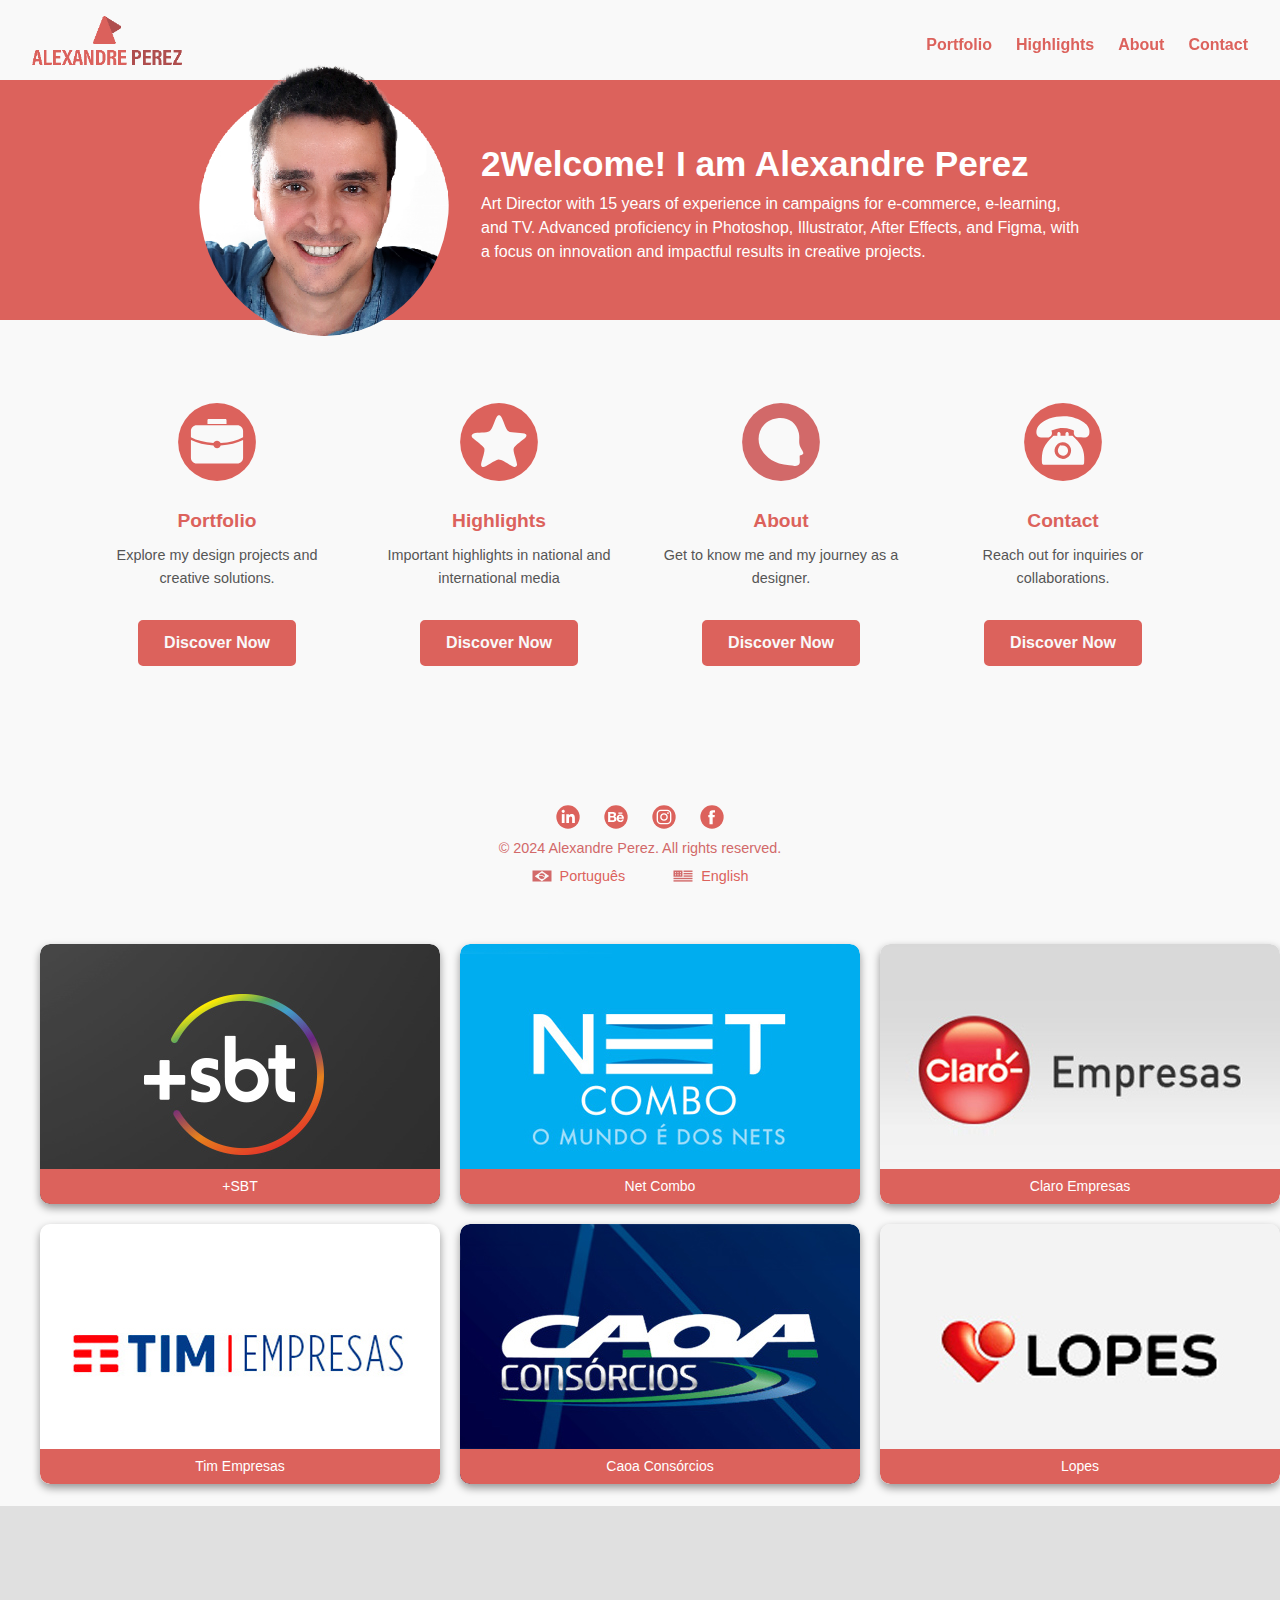
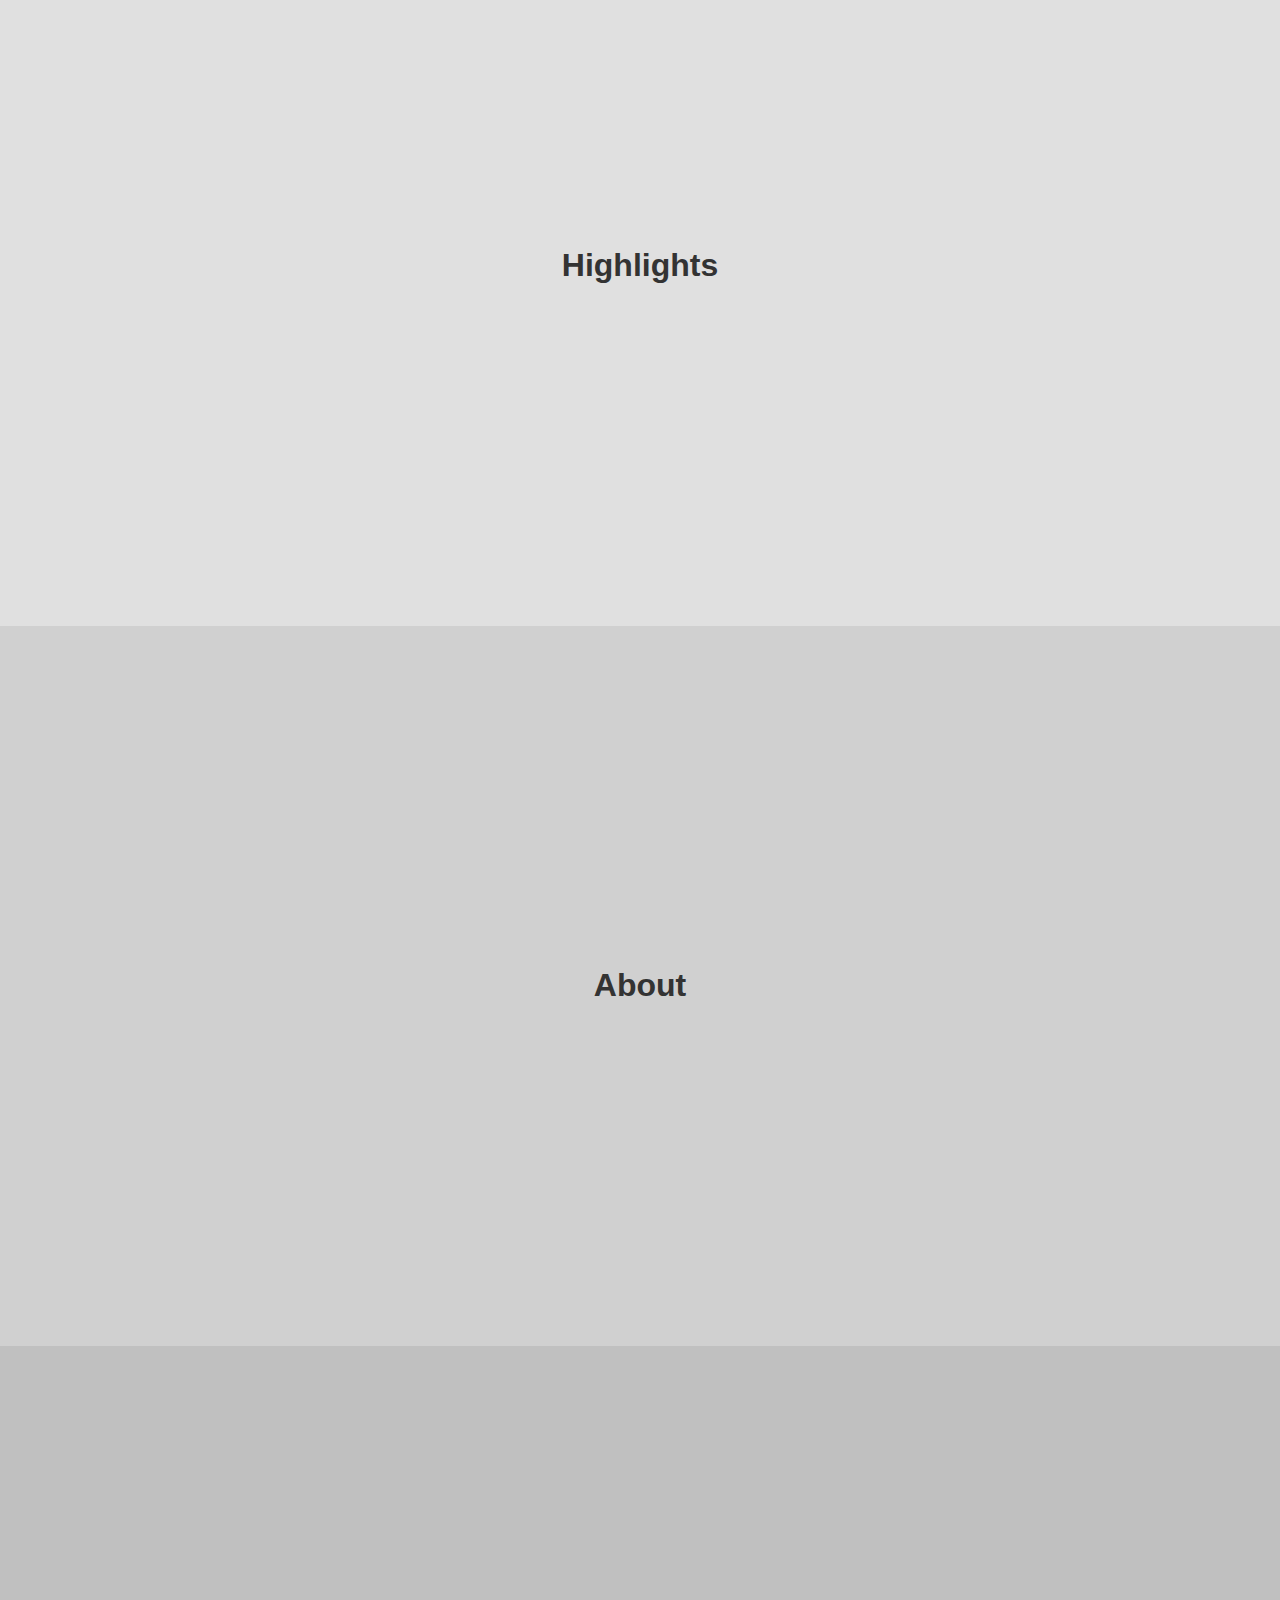
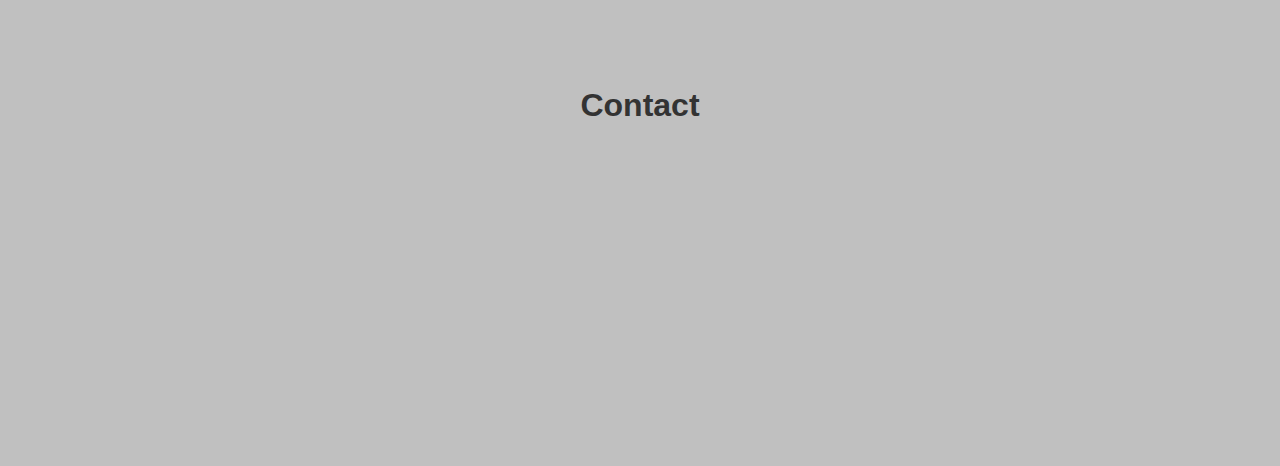
==== index.html @ 449169cb "Add files via upload" ====
<!DOCTYPE html>
<html lang="en">
<head>
  <meta charset="UTF-8">
  <meta name="viewport" content="width=device-width, initial-scale=1.0">
  <title>Alexandre Perez</title>
  <link rel="stylesheet" href="style.css">
  <link rel="stylesheet" href="style-port.css">
</head>
<body>
  <!-- Header -->
<header>
<div class="logo">
  <a href="#home">
    <img src="assets/logo.png" alt="Logo Alexandre Perez">
  </a>
</div>

  <nav class="desktop-nav">
    <ul>
      <li><a href="#portfolio" data-en="Portfolio" data-pt="Portfólio">Portfolio</a></li>
      <li><a href="#highlights" data-en="Highlights" data-pt="Destaques">Highlights</a></li>
      <li><a href="#about" data-en="About" data-pt="Sobre">About</a></li>
      <li><a href="#contact" data-en="Contact" data-pt="Contato">Contact</a></li>
    </ul>
  </nav>
  <button class="hamburger" onclick="toggleMenu()">☰</button>
  <nav id="mobile-menu" class="hidden">
    <ul>
      <li><a href="#portfolio" data-en="Portfolio" data-pt="Portfólio">Portfolio</a></li>
      <li><a href="#highlights" data-en="Highlights" data-pt="Destaques">Highlights</a></li>
      <li><a href="#about" data-en="About" data-pt="Sobre">About</a></li>
      <li><a href="#contact" data-en="Contact" data-pt="Contato">Contact</a></li>
    </ul>
  </nav>
</header>



  <!-- Hero Section -->
  <section id="home" class="hero">
    <div class="hero-content">
      <img src="assets/foto.png" alt="Alexandre Perez" class="profile-photo">
      <div class="intro-text">
        <h1 data-en="2Welcome! I am Alexandre Perez" data-pt="Bem-vindo! Eu sou Alexandre Perez">Welcome!</h1>
        <p data-en="Art Director with 15 years of experience in campaigns for e-commerce, e-learning, and TV. Advanced proficiency in Photoshop, Illustrator, After Effects, and Figma, with a focus on innovation and impactful results in creative projects."
           data-pt="Diretor de Arte com 15 anos de experiência em campanhas para e-commerce, e-learning e TV. Experiência avançada em Photoshop, Illustrator, After Effects e Figma, com foco em inovação e resultados impactantes em projetos criativos.">
          Throughout my 15-year journey as a Designer...
        </p>
      </div>
    </div>
  </section>

  <!-- Section Services Desk-->
<section class="services">
  <div class="service">
    <img src="assets/portfolio.svg" alt="Portfolio Icon">
    <h3 data-en="Portfolio" data-pt="Portfólio">Portfolio</h3>
    <p data-en="Explore my design projects and creative solutions."
       data-pt="Explore meus projetos de design e soluções criativas.">
       Explore my design projects...
    </p>
    <a href="#portfolio" class="btn" data-en="Discover Now" data-pt="Descubra Agora">Discover Now</a>
  </div>
  <div class="service">
    <img src="assets/highlights.svg" alt="Highlights Icon">
    <h3 data-en="Highlights" data-pt="Destaques">Highlights</h3>
    <p data-en="Important highlights in national and international media"
       data-pt="Destaques importantes em mídias nacionais e internacionais">
       Discover key achievements...
    </p>
    <a href="#highlights" class="btn" data-en="Discover Now" data-pt="Descubra Agora">Discover Now</a>
  </div>
  <div class="service">
    <img src="assets/about.svg" alt="About Icon">
    <h3 data-en="About" data-pt="Sobre">About</h3>
    <p data-en="Get to know me and my journey as a designer."
       data-pt="Conheça mais sobre mim e minha trajetória como designer.">
       Get to know me...
    </p>
    <a href="#about" class="btn" data-en="Discover Now" data-pt="Descubra Agora">Discover Now</a>
  </div>
  <div class="service">
    <img src="assets/contact.svg" alt="Contact Icon">
    <h3 data-en="Contact" data-pt="Contato">Contact</h3>
    <p data-en="Reach out for inquiries or collaborations."
       data-pt="Entre em contato para dúvidas ou colaborações.">
       Reach out for inquiries...
    </p>
    <a href="#contact" class="btn" data-en="Discover Now" data-pt="Descubra Agora">Discover Now</a>
  </div>
</section>

  <!-- Section Services Mobile-->
<section class="services-slider">
  <button class="arrow arrow-left hidden" id="arrow-left">❮</button>
  <div class="services-slider-container">
    <div class="service">
      <img src="assets/portfolio.svg" alt="Portfolio Icon">
      <h3 data-en="Portfolio" data-pt="Portfólio">Portfolio</h3>
      <p data-en="Explore my design projects and creative solutions."
         data-pt="Explore meus projetos de design e soluções criativas.">
        Explore my design projects...
      </p>
      <a href="#portfolio" class="btn" data-en="Discover Now" data-pt="Descubra Agora">Discover Now</a>
    </div>
    <div class="service">
      <img src="assets/highlights.svg" alt="Highlights Icon">
      <h3 data-en="Highlights" data-pt="Destaques">Highlights</h3>
      <p data-en="Discover key achievements and impactful work."
         data-pt="Descubra realizações importantes e trabalhos impactantes.">
        Discover key achievements...
      </p>
      <a href="#highlights" class="btn" data-en="Discover Now" data-pt="Descubra Agora">Discover Now</a>
    </div>
    <div class="service">
      <img src="assets/about.svg" alt="About Icon">
      <h3 data-en="About" data-pt="Sobre">About</h3>
      <p data-en="Get to know me and my journey as a designer."
         data-pt="Conheça mais sobre mim e minha trajetória como designer.">
        Get to know me...
      </p>
      <a href="#about" class="btn" data-en="Discover Now" data-pt="Descubra Agora">Discover Now</a>
    </div>
    <div class="service">
      <img src="assets/contact.svg" alt="Contact Icon">
      <h3 data-en="Contact" data-pt="Contato">Contact</h3>
      <p data-en="Reach out for inquiries or collaborations."
         data-pt="Entre em contato para dúvidas ou colaborações.">
        Reach out for inquiries...
      </p>
      <a href="#contact" class="btn" data-en="Discover Now" data-pt="Descubra Agora">Discover Now</a>
    </div>
  </div>
  <button class="arrow arrow-right" id="arrow-right">❯</button>
</section>

<!-- Portfolio Page -->
<div class="portfolio-wrapper">
  <section id="portfolio" class="scroll-section-port">
    <div class="tabs">
      <button id="webTab" class="active" onclick="showSection('web')">Web</button>
      <button id="videosTab" onclick="showSection('videos')">Motion</button>
      <button id="graphicTab" onclick="showSection('graphic')">Graphic</button>
      <button id="brandingTab" onclick="showSection('branding')">Branding</button>
      <button id="emktTab" onclick="showSection('emkt')">E-Mail Marketing</button>
      <button id="bannerTab" onclick="showSection('banner')">Banner</button>
    </div>

    <div id="web" class="portfolio show">
      <div class="thumb project-with-multiple-images" onclick="openPopup(1)">
        <img src="portfolio/00-th-sbt.jpg" alt="Net Combo">
        <span class="thumb-title">+SBT</span>
      </div>  
      <div class="thumb project-with-multiple-images" onclick="openPopup(2)">
        <img src="portfolio/01-th-net.jpg" alt="Net Combo">
        <span class="thumb-title">Net Combo</span>
      </div>
      <div class="thumb" onclick="openPopup(3)">
        <img src="portfolio/02-th-claro.jpg" alt="Claro Empresas">
        <span class="thumb-title">Claro Empresas</span>
      </div>
      <div class="thumb" onclick="openPopup(4)">
        <img src="portfolio/03-th-tim.jpg" alt="Tim Empresas">
        <span class="thumb-title">Tim Empresas</span>
      </div>
      <div class="thumb" onclick="openPopup(5)">
        <img src="portfolio/04-th-caoa.jpg" alt="Caoa Consórcios">
        <span class="thumb-title">Caoa Consórcios</span>
      </div>
      <div class="thumb" onclick="openPopup(6)">
        <img src="portfolio/05-th-lopes.jpg" alt="Thumb 5">
        <span class="thumb-title">Lopes</span>
      </div>
    </div>

    <div id="videos" class="portfolio">
      <div class="thumb" onclick="openPopup(7)"><img src="assets/p1.jpg" alt="Thumb 1"><span class="thumb-title">Vídeo 1</span></div>
      <div class="thumb" onclick="openPopup(8)"><img src="assets/p2.jpg" alt="Thumb 2"><span class="thumb-title">Vídeo 2</span></div>
      <div class="thumb" onclick="openPopup(9)"><img src="assets/p3.jpg" alt="Thumb 3"><span class="thumb-title">Vídeo 3</span></div>
      <div class="thumb" onclick="openPopup(10)"><img src="assets/p4.jpg" alt="Thumb 4"><span class="thumb-title">Vídeo 4</span></div>
      <div class="thumb" onclick="openPopup(11)"><img src="assets/p5.jpg" alt="Thumb 5"><span class="thumb-title">Vídeo 5</span></div>
      <div class="thumb" onclick="openPopup(12)"><img src="assets/p6.jpg" alt="Thumb 6"><span class="thumb-title">Vídeo 6</span></div>
    </div>

    <div id="graphic" class="portfolio">
      <div class="thumb" onclick="openPopup(13)"><img src="assets/p1.jpg" alt="Thumb 1"><span class="thumb-title">Graphic 1</span></div>
      <div class="thumb" onclick="openPopup(14)"><img src="assets/p2.jpg" alt="Thumb 2"><span class="thumb-title">Graphic 2</span></div>
      <div class="thumb" onclick="openPopup(15)"><img src="assets/p3.jpg" alt="Thumb 3"><span class="thumb-title">Graphic 3</span></div>
      <div class="thumb" onclick="openPopup(16)"><img src="assets/p4.jpg" alt="Thumb 4"><span class="thumb-title">Graphic 4</span></div>
      <div class="thumb" onclick="openPopup(17)"><img src="assets/p5.jpg" alt="Thumb 5"><span class="thumb-title">Graphic 5</span></div>
      <div class="thumb" onclick="openPopup(18)"><img src="assets/p6.jpg" alt="Thumb 6"><span class="thumb-title">Graphic 6</span></div>
    </div>

    <div id="branding" class="portfolio">
      <div class="thumb" onclick="openPopup(19)"><img src="assets/p1.jpg" alt="Thumb 1"><span class="thumb-title">Branding 1</span></div>
      <div class="thumb" onclick="openPopup(20)"><img src="assets/p2.jpg" alt="Thumb 2"><span class="thumb-title">Branding 2</span></div>
      <div class="thumb" onclick="openPopup(21)"><img src="assets/p3.jpg" alt="Thumb 3"><span class="thumb-title">Branding 3</span></div>
      <div class="thumb" onclick="openPopup(22)"><img src="assets/p4.jpg" alt="Thumb 4"><span class="thumb-title">Branding 4</span></div>
      <div class="thumb" onclick="openPopup(23)"><img src="assets/p5.jpg" alt="Thumb 5"><span class="thumb-title">Branding 5</span></div>
      <div class="thumb" onclick="openPopup(24)"><img src="assets/p6.jpg" alt="Thumb 6"><span class="thumb-title">Branding 6</span></div>
    </div>

    <div id="emkt" class="portfolio">
      <div class="thumb" onclick="openPopup(25)"><img src="assets/p1.jpg" alt="Thumb 1"><span class="thumb-title">Emkt 1</span></div>
      <div class="thumb" onclick="openPopup(26)"><img src="assets/p2.jpg" alt="Thumb 2"><span class="thumb-title">Emkt 2</span></div>
      <div class="thumb" onclick="openPopup(27)"><img src="assets/p3.jpg" alt="Thumb 3"><span class="thumb-title">Branding 3</span></div>
      <div class="thumb" onclick="openPopup(28)"><img src="assets/p4.jpg" alt="Thumb 4"><span class="thumb-title">Branding 4</span></div>
      <div class="thumb" onclick="openPopup(29)"><img src="assets/p5.jpg" alt="Thumb 5"><span class="thumb-title">Branding 5</span></div>
      <div class="thumb" onclick="openPopup(30)"><img src="assets/p6.jpg" alt="Thumb 6"><span class="thumb-title">Branding 6</span></div>
    </div>    

    <div id="banner" class="portfolio">
      <div class="thumb" onclick="openPopup(31)"><img src="assets/p1.jpg" alt="Banner 1"><span class="thumb-title">Banner 1</span></div>
      <div class="thumb" onclick="openPopup(32)"><img src="assets/p2.jpg" alt="Banner 2"><span class="thumb-title">Banner 2</span></div>
      <div class="thumb" onclick="openPopup(33)"><img src="assets/p3.jpg" alt="Thumb 3"><span class="thumb-title">Branding 3</span></div>
      <div class="thumb" onclick="openPopup(34)"><img src="assets/p4.jpg" alt="Thumb 4"><span class="thumb-title">Branding 4</span></div>
      <div class="thumb" onclick="openPopup(35)"><img src="assets/p5.jpg" alt="Thumb 5"><span class="thumb-title">Branding 5</span></div>
      <div class="thumb" onclick="openPopup(36)"><img src="assets/p6.jpg" alt="Thumb 6"><span class="thumb-title">Branding 6</span></div>
    </div>  

    <div id="popup" class="popup">
      <div class="popup-content">
        <span class="close" onclick="closePopup()">&times;</span>
        <div class="popup-image">
          <img id="popupImg" src="" alt="">
        </div>
        <div class="navigation">
          <span class="prev" onclick="prevImage()">&#10094;</span>
          <span class="next" onclick="nextImage()">&#10095;</span>
        </div>
        <div class="popup-text">
          <h3 id="popupTitle" style="font-size: 26px;"></h3>
          <p id="popupDescription"></p>
        </div>
      </div>
    </div>

    <div id="expandedPopup" class="expanded-popup">
      <span class="expanded-close" onclick="closeExpandedPopup()">&times;</span>
      <img id="expandedImg" src="" alt="Imagem Expandida">
    </div>
  </section>
</div>

  <!-- Highlights Page -->
  <section id="highlights" class="scroll-section">
    <h1>Highlights</h1>
  </section>

  <!-- About Page -->
  <section id="about" class="scroll-section">
    <h1>About</h1>
  </section>

  <!-- Contact Page -->
  <section id="contact" class="scroll-section">
    <h1>Contact</h1>
  </section>

  <!-- Footer -->
<footer>
  <!-- Redes Sociais -->
<div class="social-links">
  <a href="https://www.linkedin.com/in/alexandresperez/" target="_blank" rel="noopener noreferrer">
    <img class="redes-icons" src="assets/linkedin.svg" alt="LinkedIn">
  </a>
  <a href="https://www.behance.net/alexandreperez" target="_blank" rel="noopener noreferrer">
    <img class="redes-icons" src="assets/behance.svg" alt="Behance">
  </a>
  <a href="https://www.instagram.com/alexandreperezart" target="_blank" rel="noopener noreferrer">
    <img class="redes-icons" src="assets/instagram.svg" alt="Instagram">
  </a>
  <a href="https://www.facebook.com/alexandreperezarte" target="_blank" rel="noopener noreferrer">
    <img class="redes-icons" src="assets/facebook.svg" alt="Facebook">
  </a>
</div>


  <!-- Direitos -->
  <p data-en="© 2024 Alexandre Perez. All rights reserved."
     data-pt="© 2024 Alexandre Perez. Todos os direitos reservados.">
    © 2024 Alexandre Perez. All rights reserved.
  </p>

  <!-- Idiomas -->
  <div class="language-switcher">
    <button onclick="setLanguage('pt')">
      <img src="assets/portugues01.svg" alt="Português">
      <span>Português</span>
    </button>
    <button onclick="setLanguage('en')">
      <img src="assets/english01.svg" alt="English">
      <span>English</span>
    </button>
  </div>
</footer>

  <script src="script.js"></script>
  <script src="script-port.js"></script>
  <script src="https://cdnjs.cloudflare.com/ajax/libs/gsap/3.11.3/gsap.min.js" defer></script>
  <script src="https://cdnjs.cloudflare.com/ajax/libs/gsap/3.11.3/ScrollToPlugin.min.js" defer></script>
</body>
</html>
---- style.css ----
/* ================================================
   RESET GERAL
================================================ */
/* Reset */
* {
  margin: 0;
  padding: 0;
  box-sizing: border-box;
}

/* General Styles */
/* Estilo geral */
/* ================================================
   ESTILOS GERAIS
================================================ */

@import url('https://fonts.googleapis.com/css2?family=Roboto:wght@400&display=swap');

html{
    overflow-x: hidden; /* Remover scroll lateral */
}


body {
  font-family: 'Roboto', Arial, sans-serif;
  line-height: 1.6;
  color: #333;
  background-color: #f9f9f9; /* Cor de fundo geral */
  padding-top: 80px; /* Ajuste o valor para evitar sobreposição do conteúdo pelo header */
  overflow-x: hidden; /* Remover scroll lateral */
}





/* ================================================
   HEADER
================================================ */
/* Header */
/* ================================================
   HEADER
================================================ */
header {
  display: flex;
  justify-content: space-between;
  align-items: center;
  padding: 1rem 2rem;
  position: fixed;
  top: 0;
  left: 0;
  width: 100%;
  z-index: 1000;
  transition: background-color 0.5s ease, opacity 0.5s ease;
  opacity: 1;
  /*box-shadow: 0 2px 5px rgba(0, 0, 0, 0.1);*/
}

/* ================================================
   HEADER
================================================ */
header .logo img {
  width: 150px;
}

/* ================================================
   HEADER
================================================ */
header nav ul {
  display: flex;
  list-style: none;
  gap: 1.5rem;
}

/* ================================================
   HEADER
================================================ */
header nav ul li a {
  text-decoration: none;
  color: #dc625c;
  font-weight: bold;
}

/* Mobile Nav */
.mobile-nav {
  display: none;
}

header.scrolled {
  background-color: #dc625c;
  box-shadow: 0 4px 8px rgba(0, 0, 0, 0.3);
  opacity: 0.9;
}

header .logo img {
  width: 150px;
  transition: all 0.5s ease;
}

header.scrolled .logo img {
  content: url("assets/logo2.png");
  transform: scale(0.9);
  transition: transform 0.5s ease;
}

header nav ul {
  display: flex;
  list-style: none;
  gap: 1.5rem;
}

header nav ul li a {
  text-decoration: none;
  color: #dc625c;
  font-weight: bold;
  transition: color 0.5s ease;
}

header.scrolled nav ul li a {
  color: #fff;
}


/* ================================================
   MENU MOBILE
================================================ */
.hamburger {
  font-size: 1.5rem;
  background: none;
  border: none;
  cursor: pointer;
}

/* ================================================
   MENU MOBILE
================================================ */
#mobile-menu {
  position: absolute;
  top: 60px;
  right: 20px;
  background-color: #fff;
  border: 1px solid #dc625c;
  border-radius: 5px;
  box-shadow: 0 5px 15px rgba(0, 0, 0, 0.2);

 transition: top 0.3s ease;
  z-index: 1000;
}

#mobile-menu.open {
  transform: translateX(0);
}

/* ================================================
   MENU MOBILE
================================================ */
#mobile-menu ul {
  display: flex;
  flex-direction: column; /* Faz os itens ficarem em coluna */
  gap: 1rem; /* Espaçamento entre os itens */
  padding: 1rem; /* Para evitar que os itens fiquem colados */
}

/* ================================================
   MENU MOBILE
================================================ */
#mobile-menu ul li {
  padding: 0.5rem 1rem;
}

/* ================================================
   MENU MOBILE
================================================ */
#mobile-menu ul li a {
  text-decoration: none;
  color: #333;
  font-weight: bold;
  display: block;
}

@media (min-width: 768px) {
/* ================================================
   MENU MOBILE
================================================ */
  .hamburger {
    display: none; /* Esconde o botão no desktop */
  }
}

/* Hidden Class */
.hidden {
  display: none;
}

/* Hero Section */
/* ================================================
   HERO SECTION
================================================ */
.hero {
  display: flex;
  align-items: center;
  justify-content: center;
  background-color: #dc625c;
  color: #fff;
  padding: 2rem;
  text-align: center;
  height: 240px; /* Aplicado no desktop */
}

@media (max-width: 768px) {
/* ================================================
   HERO SECTION
================================================ */
  .hero {
    height: auto; /* Remove o height fixo no mobile */
  }
}

/* ================================================
   HERO SECTION
================================================ */
.hero-content {
  display: flex;
  flex-wrap: wrap;
  justify-content: center;
  gap: 2rem;
  max-width: 1200px;
  opacity: 0; /* Começa invisível */
  transform: translateY(50px); /* Começa abaixo */
  transition: opacity 1s ease-out, transform 1s ease-out; /* Animação suave */
}

/* ================================================
   HERO SECTION
================================================ */
.hero .profile-photo {
  width: 200px;
  border-radius: 50%;
}

/* ================================================
   HERO SECTION
================================================ */
.hero .intro-text h1 {
  font-size: 2rem;
  text-align: left;
}

@media (max-width: 768px) {
.hero .intro-text h1 {
  margin-top: -50px;
  font-size: 2rem;
  text-align: left;
}
}

/* ================================================
   HERO SECTION
================================================ */
.hero .intro-text p {
  /*margin-top: 1rem;*/
  font-size: 1rem;
  text-align: left;
}

/* Media query para tablets */
@media (min-width: 768px) and (max-width: 1024px) {
  .hero {
    flex-direction: row; /* Para tablets, organiza lado a lado */
    padding: 2rem;
    gap: 2rem;
  }

  .hero-content {
    flex-direction: row;
    justify-content: space-between;
    max-width: 1000px; /* Ajusta a largura máxima para centralizar o conteúdo */
  }

  .hero .profile-photo {
    max-width: 100px;
    width: 200px; /* Aumenta a largura para tablets */
  }

  .hero .intro-text {
    max-width: 600px; /* Define uma largura adequada para o texto */
    text-align: left; /* Texto alinhado à esquerda para tablets */
  }
}

/* Media query para iPad Pro 11 */
@media (min-width: 834px) and (max-width: 1194px) {
  .hero {
    flex-direction: row; /* Para iPad Pro, organiza lado a lado */
    padding: 3rem; /* Aumenta o padding para um visual mais espaçoso */
    gap: 2rem;
  }

  .hero-content {
    flex-direction: row;
    justify-content: space-between;
    max-width: 1100px; /* Ajusta a largura máxima para centralizar o conteúdo */
    padding: 1rem; /* Garante que o conteúdo não fique muito próximo das bordas */
  }

  .hero .profile-photo {
    width: 220px; /* Ajusta a largura para iPad Pro */
  }

  .hero .intro-text {
    max-width: 700px; /* Define uma largura adequada para o texto no iPad Pro */
    text-align: left; /* Texto alinhado à esquerda para iPad Pro */
    font-size: 1.2rem; /* Ajuste no tamanho da fonte para melhor legibilidade */
  }
}


/* Services Section */
/* ================================================
   SEÇÃO SERVICES
================================================ */
.services {
  display: flex;
  flex-wrap: wrap;
  justify-content: center;
  gap: 2rem;
  padding: 2rem;
  background-color: #f9f9f9;
  margin-top: 50px;
  opacity: 0; /* Começa invisível */
  transform: translateY(50px); /* Começa abaixo */
  transition: opacity 1s ease-out, transform 1s ease-out; /* Animação suave */
}


.service {
  text-align: center;
  max-width: 250px;
  flex: 1 1 calc(25% - 2rem); /* Ajuste para manter os itens mais próximos até que não caibam mais */
}

.service img {
  width: 80px;
}

.service h3 {
  margin-top: 1rem;
  font-size: 1.2rem;
  color: #dc625c;
}

.service p {
  height: 60px;
  margin-top: 0.5rem;
  font-size: 0.9rem;
  color: #555;
}

/* Botões Discover Now */
.service .btn {
  display: inline-block;
  margin-top: 1rem;
  padding: 0.5rem 1.5rem;
  background-color: #dc625c;
  color: #f9f9f9;
  text-decoration: none;
  border: 2px solid #dc625c;
  border-radius: 5px;
  font-size: 1rem;
  font-weight: bold;
  position: relative;
  overflow: hidden;
  transition: all 0.4s ease, transform 0.2s ease;
  z-index: 0;
  white-space: nowrap; /* Impede a quebra do botão em duas linhas */
  align-self: center; /* Alinha o botão à base do contêiner */
}


.service .btn::before {
  content: '';
  position: absolute;
  top: 100%; /* Começa fora do botão */
  left: 0;
  width: 100%;
  height: 100%;
  background-color: #f9f9f9; /* Fundo branco para o hover */
  z-index: -1; /* Fica abaixo do botão */
  transition: top 0.3s ease; /* Animação de baixo para cima */
}

.service .btn:hover {
  color: #dc625c; /* Texto no hover */
  border-color: #dc625c; /* Borda no hover */
  transform: scale(1.05); /* Aumenta o tamanho ao passar o mouse */
  box-shadow: 0px 4px 15px rgba(0, 0, 0, 0.2); /* Sombra */
}

.service .btn:hover::before {
  top: 0; /* Move o fundo branco para dentro */
}

.service .btn span {
  position: relative;
  z-index: 1; /* Garante que o texto esteja acima do pseudo-elemento */
}



/* Responsive Design */
@media (max-width: 768px) {
  .desktop-nav {
    display: none;
  }

  .mobile-nav {
    display: block;
  }

/* ================================================
   HERO SECTION
================================================ */
  .hero-content {
    flex-direction: column;
      opacity: 0;
  transform: translateY(50px);
  transition: opacity 1s ease-out, transform 1s ease-out;
  }

/* ================================================
   SEÇÃO SERVICES
================================================ */
  .services {
    flex-direction: column;
    align-items: center;
    opacity: 0;
  transform: translateY(50px);
  transition: opacity 1s ease-out, transform 1s ease-out;
  }
}

/* Hero Section */
/* ================================================
   HERO SECTION
================================================ */
.hero {
  display: flex;
  align-items: center;
  justify-content: center;
  background-color: #dc625c;
  color: #fff;
  padding: 2rem;
}

/* ================================================
   HERO SECTION
================================================ */
.hero-content {
  display: flex;
  align-items: center;
  justify-content: space-between;
  flex-wrap: wrap;
  max-width: 1200px;
  gap: 2rem;
}

/* ================================================
   HERO SECTION
================================================ */
.hero .profile-photo {
  width: 250px;
  height: auto;
  border-radius: 50%;
}

/* ================================================
   HERO SECTION
================================================ */
.hero .intro-text {
  max-width: 600px;
}

/* ================================================
   HERO SECTION
================================================ */
.hero .intro-text h1 {
  font-size: 2.2rem;
  /*margin-bottom: 1rem;*/
}

/* ================================================
   HERO SECTION
================================================ */
.hero .intro-text p {
  font-size: 1rem;
  line-height: 1.5;
}

/* Responsividade */
@media (max-width: 768px) {
/* ================================================
   HERO SECTION
================================================ */
  .hero-content {
    flex-direction: column;
    text-align: center;
  }

/* ================================================
   HERO SECTION
================================================ */
  .hero .intro-text {
    max-width: 100%;
  }

/* ================================================
   HERO SECTION
================================================ */
  .hero .profile-photo {
    margin-bottom: 1.5rem;
     width: 150px;
  }
}

.desktop-nav a {
  text-decoration: none;
  color: #dc625c;
  font-weight: bold;
  position: relative;
  transition: all 0.3s ease;
}

.desktop-nav a:hover {
  color: #af4e4e; /* Cor do texto ao passar o mouse */
}

.desktop-nav a::after {
  content: '';
  position: absolute;
  bottom: -5px; /* Distância do texto */
  left: 0;
  width: 0;
  height: 2px;
  background-color: #af4e4e;
  transition: width 0.3s ease;
}

.desktop-nav a:hover::after {
  width: 100%; /* Animação para preencher a largura */
}

.desktop-nav a:hover {
  transform: scale(1.1); /* Ampliação suave */
}


.language-switcher {
  display: flex;
  gap: 1rem;
  align-items: center;
}

.language-switcher button {
  display: flex; /* Alinha a bandeira e o texto */
  align-items: center; /* Centraliza verticalmente */
  gap: 0.5rem; /* Espaçamento entre bandeira e texto */
  padding: 0.5rem 1rem; /* Ajusta o espaçamento interno */
  border: none; /* Remove borda */
  background: none; /* Remove fundo inicial */
  color: #dc625c; /* Texto na cor inicial */
  font-size: 0.9rem; /* Tamanho do texto */
  cursor: pointer; /* Mostra que é clicável */
  position: relative; /* Necessário para o efeito de preenchimento */
  overflow: hidden; /* Garante que o preenchimento fique dentro do botão */
  transition: color 0.3s ease; /* Suaviza a mudança de cor */
}

.language-switcher button img {
  width: 20px; /* Tamanho das bandeiras */
  height: auto; /* Mantém proporção */
  transition: filter 0.3s ease; /* Suaviza o efeito */
}

.language-switcher button::before {
  content: '';
  position: absolute;
  top: 100%; /* Começa fora do botão */
  left: 0;
  width: 100%;
  height: 100%;
  background-color: #dc625c; /* Cor do preenchimento */
  z-index: -1; /* Fica atrás do texto e da bandeira */
  transition: top 0.3s ease; /* Suaviza o movimento de preenchimento */
}

.language-switcher button:hover::before {
  top: 0; /* Move o preenchimento para dentro */
}

.language-switcher button:hover {
  color: #fff; /* Torna o texto branco quando o preenchimento aparece */
}

.language-switcher button:hover img {
  filter: brightness(0) invert(1); /* Torna o SVG branco */
}





/* ================================================
   RODAPÉ
================================================ */
/* Footer */
/* ================================================
   RODAPÉ
================================================ */
footer {
  position: fixed; /* Sempre no rodapé */
  bottom: 0;
  left: 0;
  width: 100%;
  background-color: #f9f9f9; /* Opcional: pode alterar o fundo */
  text-align: center;
  padding: 0.5rem 0;
  color: #dc625c; /* Cor do texto */
  font-size: 0.8rem; /* Tamanho reduzido do texto */
}

footer p {
  margin-top: -1.0rem; /* Reduz a margem superior */
  margin-bottom: 0; /* Remove espaço inferior, se necessário */
  font-size: 0.9rem; /* Opcional: ajuste o tamanho da fonte, se necessário */
  color: #d26969; /* Ajuste a cor, se desejar */
  text-align: center; /* Centraliza o texto */
}

/* ================================================
   RODAPÉ
================================================ */
footer .language-switcher {
  display: flex; /* Flex container para os botões */
  justify-content: center; /* Centraliza os botões no container */
  gap: 1rem; /* Espaçamento entre os botões */
}

/* Desktop mantém os serviços lado a lado */
@media (min-width: 768px) {
/* ================================================
   SEÇÃO SERVICES
================================================ */
  .services {
    display: flex;
    flex-wrap: wrap;
    justify-content: center;
    gap: 2rem;
  }
  .arrow {
    display: none; /* Esconde as setas no desktop */
  }
}

/* Mobile exibe como slider */
@media (max-width: 768px) {
/* ================================================
   SEÇÃO SERVICES
================================================ */
  .services {
    position: relative;
    display: flex;
    align-items: center;
    justify-content: center;
    overflow: hidden; /* Esconde os elementos fora da área visível */
  }


/* ================================================
   SEÇÃO SERVICES
================================================ */


  .service {
    flex: 0 0 100%; /* Apenas um serviço por vez */
    display: flex;
    flex-direction: column;
    align-items: center;
    text-align: center;
  }

/* Serviços: Estilo para ícones em elipse */
.icon-container {
  display: flex;
  justify-content: center;
  align-items: center;
  width: 80px; /* Largura da elipse */
  height: 80px; /* Altura da elipse */
  background-color: #dc625c; /* Cor da elipse */
  border-radius: 50%; /* Forma redonda */
  margin: 0 auto 1rem; /* Centraliza e adiciona espaçamento inferior */
}

.icon-container img {
  width: 40px; /* Tamanho do ícone */
  height: 40px;
  z-index: 1; /* Garante que o ícone fique na frente */
}

/* Ocultar a seção Services no mobile */
@media (max-width: 768px) {
  .services {
    display: none;
    flex-direction: column;
    align-items: center;
    opacity: 0;
    transform: translateY(50px);
    transition: opacity 1s ease-out, transform 1s ease-out;
  }
}





/* Slider para Mobile */


.service {
  flex: 0 0 100%; /* Cada slide ocupa 100% da largura */
  text-align: center;
  padding: 1.5rem; /* Adiciona espaçamento interno para evitar cortes */
  display: flex;
  flex-direction: column;
  align-items: center;
  /*justify-content: center;*/
}

.service img {
  max-width: 80px; /* Define tamanho máximo para os ícones */
  height: auto;
  margin-bottom: 1rem; /* Espaço entre o ícone e o restante */
}

.arrow {
  display: block;
  position: absolute;
  top: 50%;
  transform: translateY(-50%);
  background-color: #dc625c;
  color: #fff;
  border: none;
  padding: 0.5rem 1rem;
  cursor: pointer;
  border-radius: 5px;
  font-size: 1.2rem;
  z-index: 100;
}

.arrow-left {
  left: 10px;
}

.arrow-right {
  right: 10px;
}

.hidden {
  display: none;
}

/* Configuração do Slider */
.services-slider {
  display: flex; /* Oculto no desktop */
  position: relative;
  overflow: hidden; /* Esconde os elementos fora da área visível */
  width: 100%;
  height: 300px; /* Define uma altura para o slider */
  /*border: 2px solid #dc625c;*/
  border-radius: 10px;
  /*background-color: #fff;*/
  padding: 1rem;
  margin-top: 2rem;
  display: flex; /* Flex container */
  align-items: center; /* Centraliza verticalmente */
  justify-content: center; /* Centraliza horizontalmente */
  margin-bottom: 100px; /* Adiciona espaço extra abaixo do slider */
}

.services-slider .btn {
  display: inline-block;
  margin-top: 0rem;
  padding: 0.5rem 1rem;
  background-color: #d26969; /* Fundo padrão */
  color: #fff; /* Texto padrão */
  text-decoration: none;
  border: 2px solid #d26969; /* Borda padrão */
  border-radius: 5px;
  font-size: 0.9rem;
  font-weight: bold;
  position: relative;
  overflow: hidden;
  transition: all 0.3s ease;
}

.services-slider .btn:hover {
  color: #d26969; /* Texto no hover */
  background-color: #fff; /* Fundo no hover */
  border-color: #d26969; /* Borda no hover */
}

/* Contêiner flexível para o slider */
.services-slider-container {
  display: flex;
  transition: transform 0.3s ease-in-out; /* Suaviza o movimento */
  touch-action: pan-y; /* Permite deslizar horizontalmente sem interferir no scroll vertical */
}


.services-slider .service p {
  min-height: 4.5rem; /* Define um espaço fixo equivalente a 3 linhas de texto */
  line-height: 1.5rem; /* Altura de linha para garantir espaçamento adequado */
  margin-bottom: 1rem; /* Espaçamento entre o texto e o botão */
  text-align: center; /* Garante alinhamento central */
}


/* Cada slide ocupa toda a largura e é centralizado */
.service {
  width: 60px;
  flex: 0 0 100%; /* Cada slide ocupa 100% da largura */
  text-align: center;
  display: flex;
  flex-direction: column; /* Centraliza o conteúdo no eixo vertical */
  align-items: center; /* Centraliza o conteúdo horizontalmente */
  justify-content: center; /* Centraliza o conteúdo verticalmente */
  /*height: 100%; /* Garante que o slide ocupe toda a altura */
  height: 355px;

  
}

.service img {
  width: 80px;
  height: auto;
  margin-bottom: 1rem;


}

.service h3 {
  color: #dc625c;
  font-size: 1.5rem;
  margin: 0.5rem 0; /* Ajuste de margem para melhor espaçamento */
}

.service p {
  color: #555;
  font-size: 1rem;
  line-height: 1.5rem; /* Aumenta a altura da linha para legibilidade */
  text-align: center;
  min-height: 4.5rem; /* Garante espaço fixo para o texto */
}

/* Botões de navegação */
.arrow {
  display: block;
  position: absolute;
  top: 50%;
  transform: translateY(-50%);
  background-color: #dc625c;
  color: #fff;
  border: none;
  padding: 0.5rem 1rem;
  cursor: pointer;
  border-radius: 5px;
  font-size: 1.2rem;
  z-index: 100;
}

.arrow-left {
  left: 10px;
}

.arrow-right {
  right: 10px;
}

.hidden {
  display: none;
}

/* Exibir o slider apenas no mobile */
@media (max-width: 768px) {
  .services-slider {
    margin-bottom: 8rem; /* Aumenta o espaço abaixo do slider */
    display: flex;
    height: 340px;
  }
}



header {
  position: fixed;
  top: 0;
  left: 0;
  width: 100%;
  background-color: #fff; /* Garante um fundo visível */
  z-index: 1000; /* Mantém o header acima de outros elementos */
  box-shadow: 0 2px 5px rgba(0, 0, 0, 0.1); /* Adiciona um leve efeito de sombra */
}

@media (max-width: 768px) {
  header {
    height: 60px; /* Altura específica para mobile */
  }

}

}

/* Redes Sociais */
.social-links {
  margin-bottom: 0.5rem; /* Diminua o espaço abaixo dos ícones */
  display: flex; /* Alinha os ícones horizontalmente */
  justify-content: center; /* Centraliza os ícones */
  gap: 0.5rem; /* Pequeno espaçamento entre os ícones */
  margin-bottom: 1rem; /* Espaçamento inferior */
}

.social-links a {
  display: flex; /* Configura o link como flex container */
  align-items: center; /* Centraliza o ícone verticalmente */
  justify-content: center; /* Centraliza o ícone horizontalmente */
  width: 40px; /* Define o tamanho do link */
  height: 40px; /* Define a altura do link */
  text-decoration: none; /* Remove sublinhado padrão */
  background: none; /* Remove fundo padrão */
  cursor: pointer; /* Adiciona a mãozinha ao passar o mouse */
  transition: transform 0.3s ease; /* Suaviza a animação */
}

.redes-icons {
  width: 24px; /* Define a largura do ícone */
  height: 24px; /* Define a altura do ícone */
  object-fit: contain; /* Garante proporções corretas */
  transition: transform 0.3s ease, filter 0.3s ease; /* Suaviza zoom e brilho */
}

.social-links a:hover .redes-icons {
  transform: scale(1.3); /* Amplia o ícone ao passar o mouse */
  filter: brightness(1.2); /* Aumenta o brilho do ícone */
}


/* Contêiner de rolagem */
#scroll-container {
  scroll-snap-type: y mandatory; /* Ativa o snap na direção vertical */
  overflow-y: scroll; /* Permite rolar verticalmente */
  height: 100vh; /* Cada seção ocupa 100% da altura da tela */
}

/* Cada seção */

.scroll-section {
  height: 80vh;
  display: flex;
  align-items: center;
  justify-content: center;
}

.scroll-section-port {
 /* margin-top: 15vh;*/
  margin-top: 10px;
  height: 80vh;
  /*display: flex;*/
  align-items: center;
  justify-content: center;
}

@media (max-width: 768px) {
    .scroll-section-port {
 /* margin-top: 15vh;*/
  margin-top: 10px;
  height: 80vh;
  /*display: flex;*/
  align-items: center;
  justify-content: center;
    }
}

/*#portfolio {
  overflow-x: hidden; /* Remover scroll lateral
}*/

#highlights {
  background-color: #e0e0e0;
}

#about {
  background-color: #d0d0d0;
}

#contact {
  background-color: #c0c0c0;
}
---- style-port.css ----
/*html{
    overflow-x: hidden; /* Remover scroll lateral 
}*/

/*body {
  overflow-x: hidden; /* Remover scroll lateral 
}*/

.tabs {
    display: flex;
    gap: 20px;
    margin-top: 20px; /* Removido valor negativo para evitar problemas no layout */
    justify-content: center; /* Centralizar tabs horizontalmente */
}

@media (max-width: 768px) {
    .tabs {
        display: flex;
        gap: 20px;
        margin-top: -20px; /* Removido valor negativo no mobile também */
        justify-content: center; /* Centralizar tabs no mobile também */
    }
}

.tabs button {
    margin-top: 50px;
    margin-bottom: 50px;
    color: #dc625c;
    font-size: 16px;
    padding: 10px;
    background: none;
    border: none;
    cursor: pointer;
    position: relative;
    font-weight: bold;
    transition: all 0.3s ease; /* Transição suave para todas as propriedades */
}


.tabs button:hover {

    color: #af4e4e; /* Cor do texto ao passar o mouse */
    transform: scale(1.1); /* Ampliação suave ao passar o mouse */
}

.tabs button::after {
    content: '';
    position: absolute;
    bottom: 5px; /* Distância do texto */
    left: 0;
    width: 0;
    height: 2px;
    background-color: #af4e4e;
    transition: width 0.3s ease;
}

.tabs button:hover::after {
    width: 100%; /* Animação para preencher a largura */
}

.tabs button.active {
    color: #b04a46; /* Cor diferenciada para o botão ativo */
}

@media (max-width: 768px) {
    .tabs button {
    /*margin-bottom: 20px;*/
    color: #dc625c;
    font-size: 10px;
    padding: 0px;
    background: none;
    border: none;
    cursor: pointer;
    position: relative;
    font-weight: bold;
    transition: all 0.3s ease; /* Transição suave para todas as propriedades */
    }

.tabs button:hover {
    /*margin-top: 1px;*/
    color: #af4e4e; /* Cor do texto ao passar o mouse */
    transform: scale(1.1); /* Ampliação suave ao passar o mouse */
}

.tabs button::after {
    content: '';
    position: absolute;
    bottom: -5px; /* Distância do texto */
    left: 0;
    width: 0;
    height: 2px;
    background-color: #af4e4e;
    transition: width 0.3s ease;
}

.tabs button:hover::after {
    width: 100%; /* Animação para preencher a largura */
}

.tabs button.active {
    color: #b04a46; /* Cor diferenciada para o botão ativo */
}

}

.portfolio-wrapper {
    padding-top: 70px;
    display: flex;
    justify-content: center;
    align-items: center;
    width: 100%;
    height: 100%;
    margin: 0 auto; /* Centralizar o wrapper horizontalmente */
}

.portfolio {
    display: none; /* Esconder todas as seções inicialmente */
    /*display: grid;*/
    grid-template-columns: repeat(3, 1fr);
    gap: 20px;
    max-width: 1200px;
    justify-items: center;
    align-items: center; /* Adicionado para centralizar verticalmente */
    margin: 0 auto; /* Centralizado horizontalmente */
    opacity: 0;
    position: relative;
    transition: opacity 0.5s ease, transform 0.5s ease;
    transform: translateY(50px); /* Adicionado para iniciar levemente fora da tela */
}

.portfolio.show {
        display: grid; /* Mostrar a seção ativa */
    opacity: 1;
    transform: translateY(0); /* Suave movimento para dentro da tela */
}

@media (max-width: 768px) {
    .portfolio {
        grid-template-columns: repeat(2, 1fr);
        gap: 10px;
        max-width: 100%; /* Ajustado para ocupar a largura total no mobile */
        justify-items: center;
        align-items: center; /* Adicionado para centralizar verticalmente no mobile */
        margin: 0 auto; /* Centralizado horizontalmente no mobile */
        opacity: 0;
        position: relative;
        transition: opacity 0.5s ease, transform 0.5s ease;
        transform: translateY(50px); /* Inicia levemente fora da tela */
    }

    .popup-content {
        flex-direction: column;
        align-items: center;
    }

    .popup-image {
        position: relative;
        width: 100%;
        /*max-height: 800px;*/
        display: flex;
        justify-content: center;
        align-items: center;
    }

    .popup-text {
       /* font-size: 10px;
        text-align: center;
        margin-top: 20px;*/

        text-align: left;
        margin-top: 20px;
        max-height: 200px; /* Limita a altura do texto no mobile */
        overflow-y: auto; /* Adiciona o scroll vertical quando necessário */
    }
}

/* TABLET */
@media (min-width: 768px) and (max-width: 1024px) {
    .portfolio {
        grid-template-columns: repeat(2, 1fr);
        gap: 10px;
        max-width: 100%; /* Ajustado para ocupar a largura total no mobile */
        justify-items: center;
        align-items: center; /* Adicionado para centralizar verticalmente no mobile */
        margin: 0 auto; /* Centralizado horizontalmente no mobile */
        opacity: 0;
        position: relative;
        transition: opacity 0.5s ease, transform 0.5s ease;
        transform: translateY(50px); /* Inicia levemente fora da tela */
    }
}

.thumb {
    width: 400px;
    height: 260px;
    display: flex;
    justify-content: center;
    align-items: center;
    cursor: pointer;
    position: relative;
    transition: transform 0.3s;
    border-radius: 10px;
    overflow: hidden;
    box-shadow: 0 4px 8px rgba(0, 0, 0, 0.4); /* Sombra leve adicionada */
}

@media (max-width: 768px) {
    .thumb {
        width: 170px;
        height: 120px;
        display: flex;
        justify-content: center;
        align-items: center;
        cursor: pointer;
        position: relative;
        transition: transform 0.3s;
        border-radius: 10px;
        overflow: hidden;
    }
}

.thumb:hover {
    transform: scale(1.05);
       box-shadow: 0 6px 30px rgba(0, 0, 0, 1.8); /* Sombra leve adicionada */
}

.thumb::after {
    content: '';
    position: absolute;
    top: 0;
    left: 0;
    width: 100%;
    height: 100%;
    background-color: #dc625c;
    opacity: 0;
    transition: opacity 0.3s ease;
}

.thumb:hover::after {
    opacity: 0.8; /* Fundo colorido com 70% de opacidade */
}

.thumb:hover .thumb-title {
    opacity: 50; /* Esconde o título ao passar o mouse */
}

.thumb:hover::before {
    content: url('assets/lupa.png');
    position: absolute;
    top: 50%;
    left: 50%;
    transform: translate(-50%, -50%);
    z-index: 2;
}


.thumb img {
    width: 100%;
    height: 100%;
    object-fit: cover;
    border-radius: 10px;
}

.thumb-title {
    position: absolute;
    bottom: 0;
    left: 0;
    right: 0;
    text-align: center;
    color: #fff;
    background-color: #dc625c;
   /* background-color: rgba(0, 0, 0, 0.9);*/
    padding: 6px;
    font-size: 14px;
    border-bottom-left-radius: 10px;
    border-bottom-right-radius: 10px;
}

.thumb:hover .thumb-title {
    display: block;
}

.popup {
    position: fixed;
    top: 0;
    left: 0;
    width: 100%;
    height: 100%;
    background-color: rgba(0, 0, 0, 0.8);
    opacity: 0;
    visibility: hidden;
    display: flex;
    justify-content: center;
    align-items: center;
    transition: opacity 0.5s ease, visibility 0.5s ease;
    z-index: 1000;
}

.popup.show {
    opacity: 1;
    visibility: visible;
}

.popup-content {
    margin: 0 auto; /* Centraliza uniformemente */
    background-color: #fff;
    padding: 10px;
    position: relative;
    display: flex;
    gap: 20px;
    max-width: 90%; /* Uniformizar tamanho do popup */
    max-height: 90%; /* Ajuste menor para garantir uniformidade */
    border-radius: 20px;
    box-shadow: 0 0 20px rgba(0, 0, 0, 0.5);
}

.popup-image {
    flex: 1;
    display: flex;
    justify-content: center;
    align-items: center;
    position: relative;
}

.popup-image img {
    max-width: 100%;
    max-height: 100%;
    border-radius: 10px;
    cursor: pointer;
    transition: transform 0.5s ease;
}

.navigation {
    margin-left: 18%;
    display: none;
    position: absolute;
    top: 100%;
    transform: translateY(-50%);
    width: 10%;
    justify-content: space-between;
    pointer-events: auto;
}

@media (max-width: 768px) {
  .navigation {
    margin-left: 0%;
    display: none;
    position: absolute;
    top: 100%;
    transform: translateY(-50%);
    width: 30%;
    justify-content: space-between;
    pointer-events: auto;
  }
}






/* Show navigation arrows only for projects with multiple images */
.project-with-multiple-images .navigation {
    display: flex;
}



.prev {
    cursor: pointer;
    font-size: 36px;
    color: #ffffff; /* Cor branca para as setas */
    background-color: #d9534f; /* Elipse vermelha */
    border-radius: 20%;
    width: 50px;
    height: 50px;
    display: flex;
    justify-content: center;
    align-items: center;
    transition: background-color 0.3s ease, transform 0.3s ease;
}

.next {
    cursor: pointer;
    font-size: 36px;
    color: #ffffff; /* Cor branca para as setas */
    background-color: #d9534f; /* Elipse vermelha */
    border-radius: 20%;
    width: 50px;
    height: 50px;
    display: flex;
    justify-content: center;
    align-items: center;
    transition: background-color 0.3s ease, transform 0.3s ease;
}


.prev:hover {
    background-color: #af4e4e; /* Cor vermelha mais escura ao passar o mouse */
    transform: scale(1.1); /* Aumentar um pouco ao passar o mouse */
}

.next:hover {
    background-color: #af4e4e; /* Cor vermelha mais escura ao passar o mouse */
    transform: scale(1.1); /* Aumentar um pouco ao passar o mouse */
}

@media (max-width: 768px) {
  .next {
    margin-left: 20px;
    cursor: pointer;
    font-size: 20px;
    color: #ffffff; /* Cor branca para as setas */
    background-color: #d9534f; /* Elipse vermelha */
    border-radius: 20%;
    width: 25px;
    height: 25px;
    display: flex;
    justify-content: center;
    align-items: center;
    transition: background-color 0.3s ease, transform 0.3s ease;
  }

  .prev {
    cursor: pointer;
    font-size: 20px;
    color: #ffffff; /* Cor branca para as setas */
    background-color: #d9534f; /* Elipse vermelha */
    border-radius: 20%;
    width: 25px;
    height: 25px;
    display: flex;
    justify-content: center;
    align-items: center;
    transition: background-color 0.3s ease, transform 0.3s ease;
}

}

.expanded-popup {
    position: fixed;
    top: 0;
    left: 0;
    width: 100%;
    height: 100%;
    background-color: rgba(0, 0, 0, 0.9);
    display: flex;
    justify-content: center;
    align-items: center;
    visibility: hidden;
    opacity: 0;
    transition: opacity 0.5s ease;
    z-index: 1000;
}

.expanded-popup.show {
    visibility: visible;
    opacity: 1;
}

.expanded-popup img {
    max-width: 90%;
    max-height: 90%;
    border-radius: 10px;
}

.expanded-close {
    position: absolute;
    top: 20px;
    right: 20px;
    font-size: 36px;
    cursor: pointer;
    color: #ffffff;
}

.popup-text {
        padding-left: 20px;
    padding-right: 40px;
    flex: 1;
    color: #333;
}

.close {
    z-index: 1;
    position: absolute;
    top: 10px;
    right: 10px;
    font-size: 24px;
    cursor: pointer;
    color: #d9534f;
}
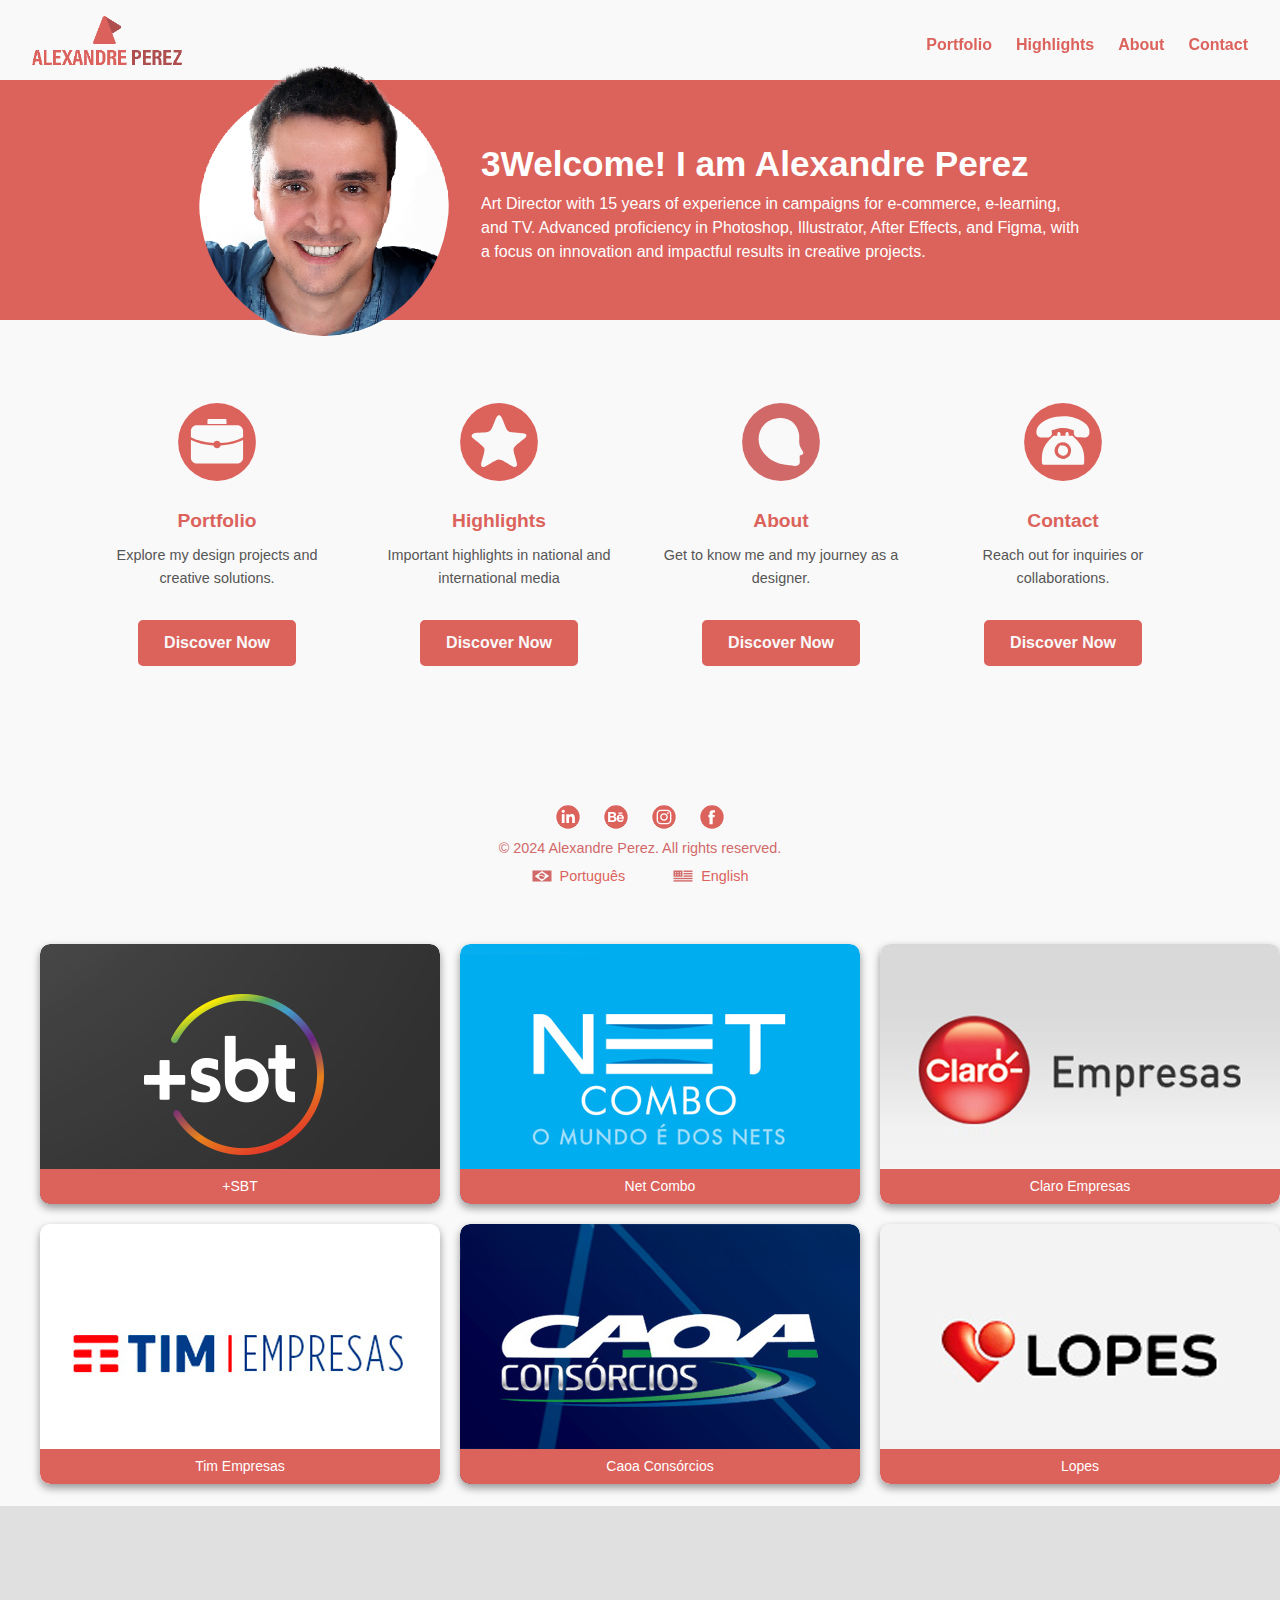
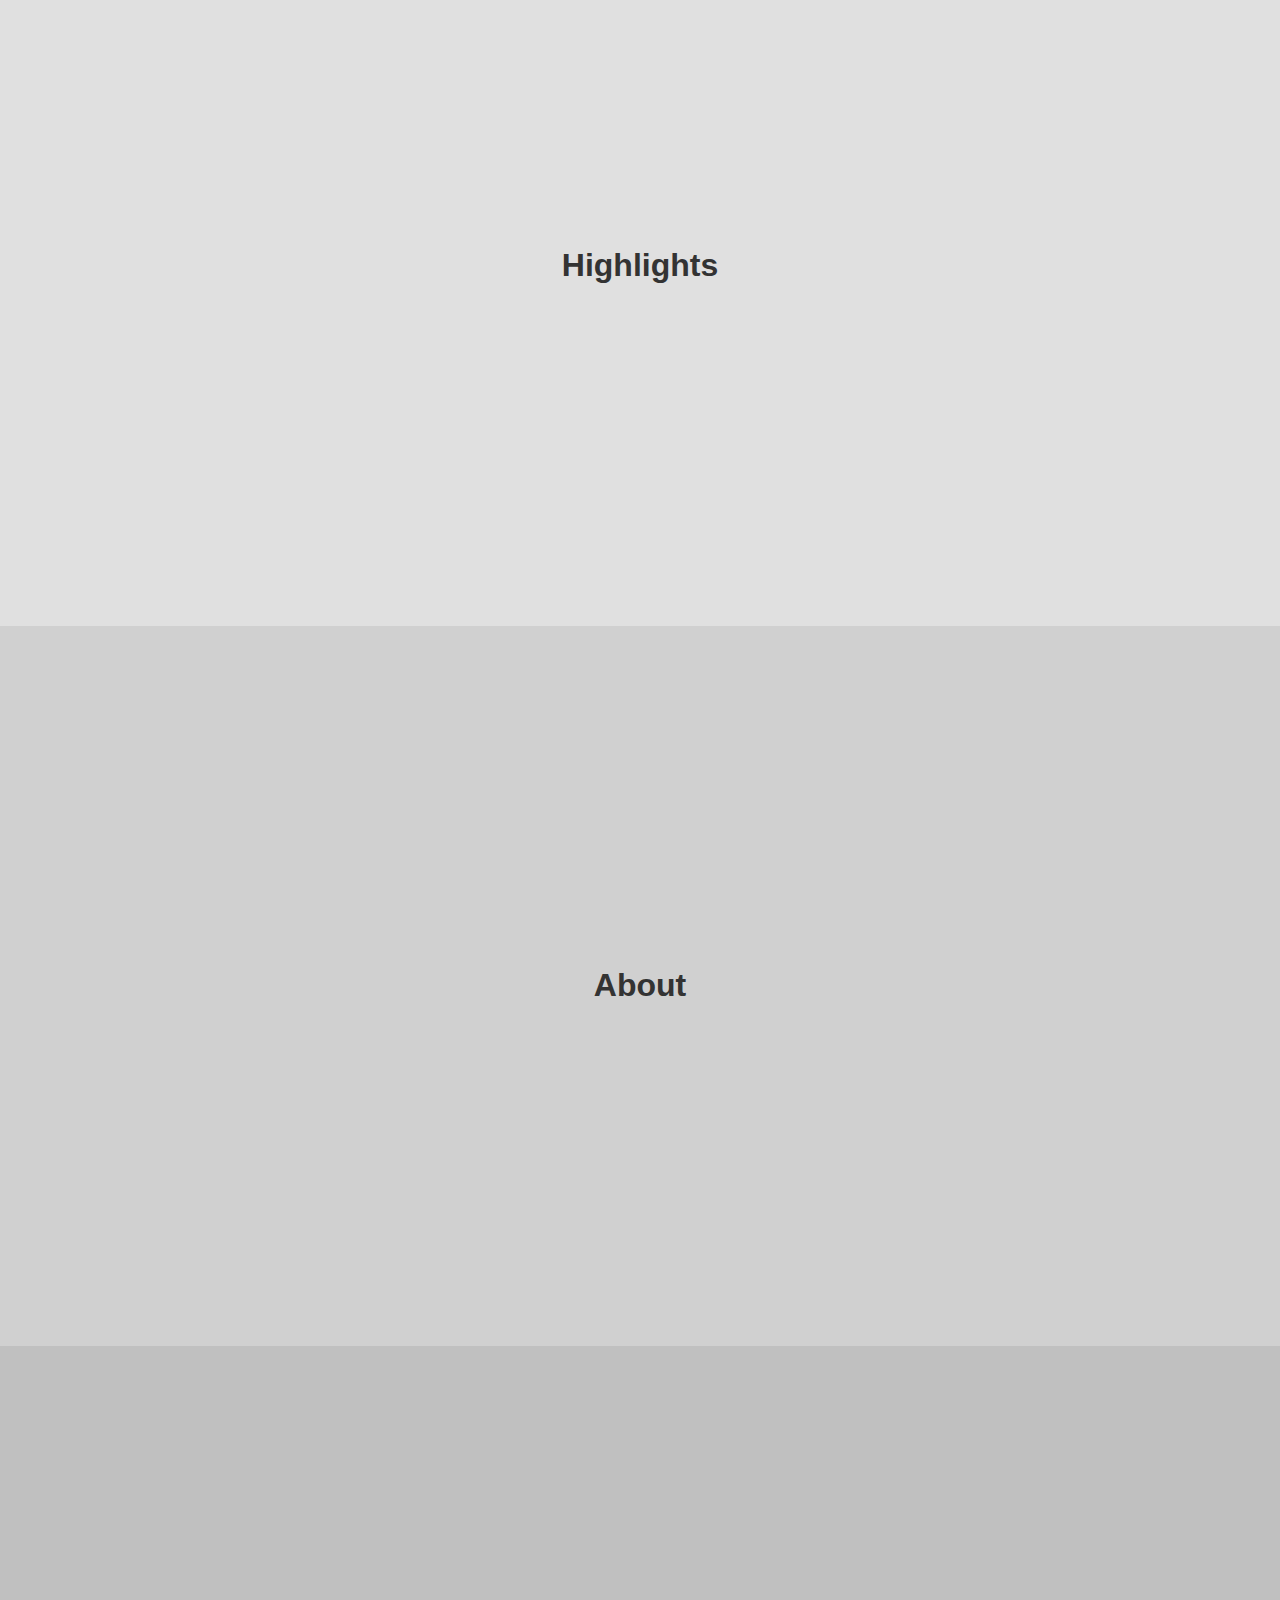
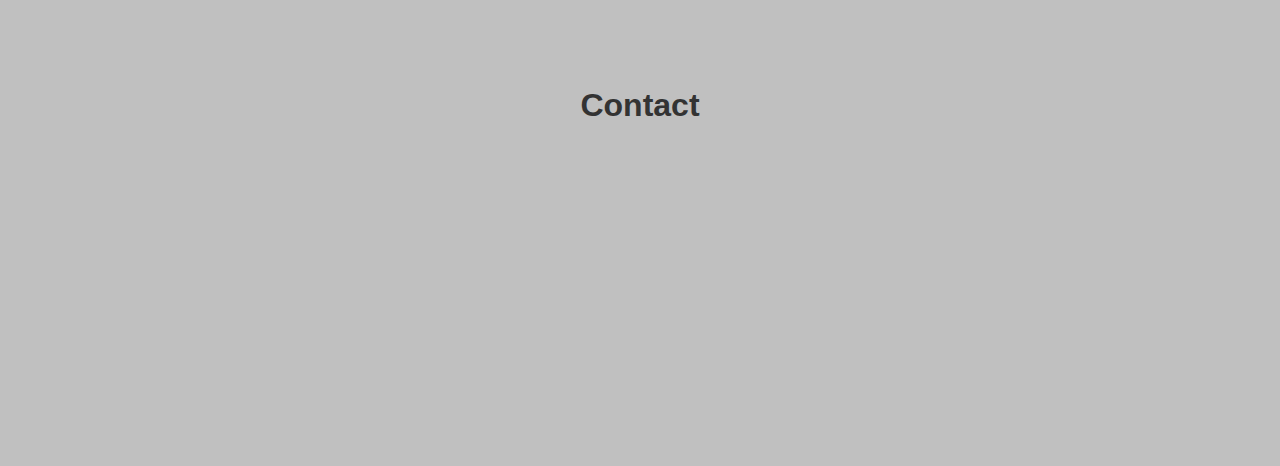
==== commit 7d50df79: "Add files via upload" ====
--- a/index.html
+++ b/index.html
@@ -42,7 +42,7 @@
     <div class="hero-content">
       <img src="assets/foto.png" alt="Alexandre Perez" class="profile-photo">
       <div class="intro-text">
-        <h1 data-en="2Welcome! I am Alexandre Perez" data-pt="Bem-vindo! Eu sou Alexandre Perez">Welcome!</h1>
+        <h1 data-en="3Welcome! I am Alexandre Perez" data-pt="Bem-vindo! Eu sou Alexandre Perez">Welcome!</h1>
         <p data-en="Art Director with 15 years of experience in campaigns for e-commerce, e-learning, and TV. Advanced proficiency in Photoshop, Illustrator, After Effects, and Figma, with a focus on innovation and impactful results in creative projects."
            data-pt="Diretor de Arte com 15 anos de experiência em campanhas para e-commerce, e-learning e TV. Experiência avançada em Photoshop, Illustrator, After Effects e Figma, com foco em inovação e resultados impactantes em projetos criativos.">
           Throughout my 15-year journey as a Designer...
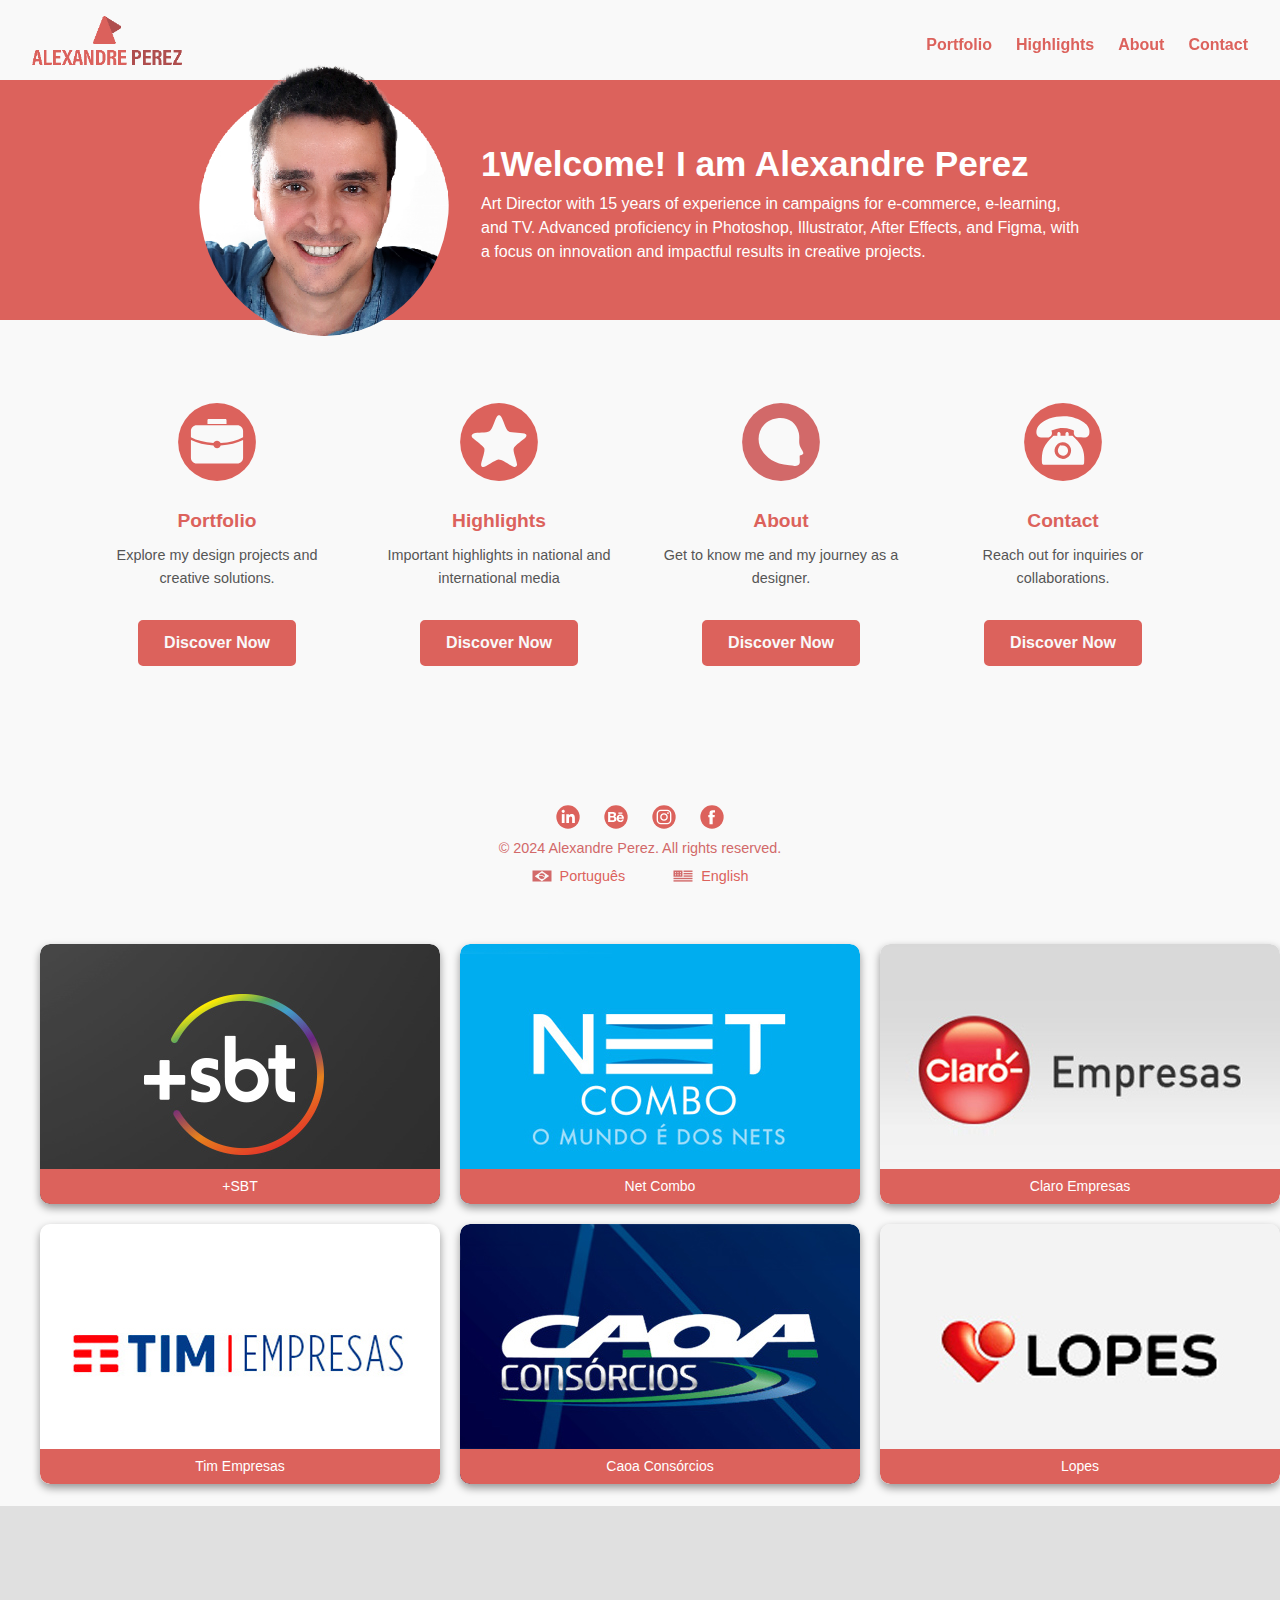
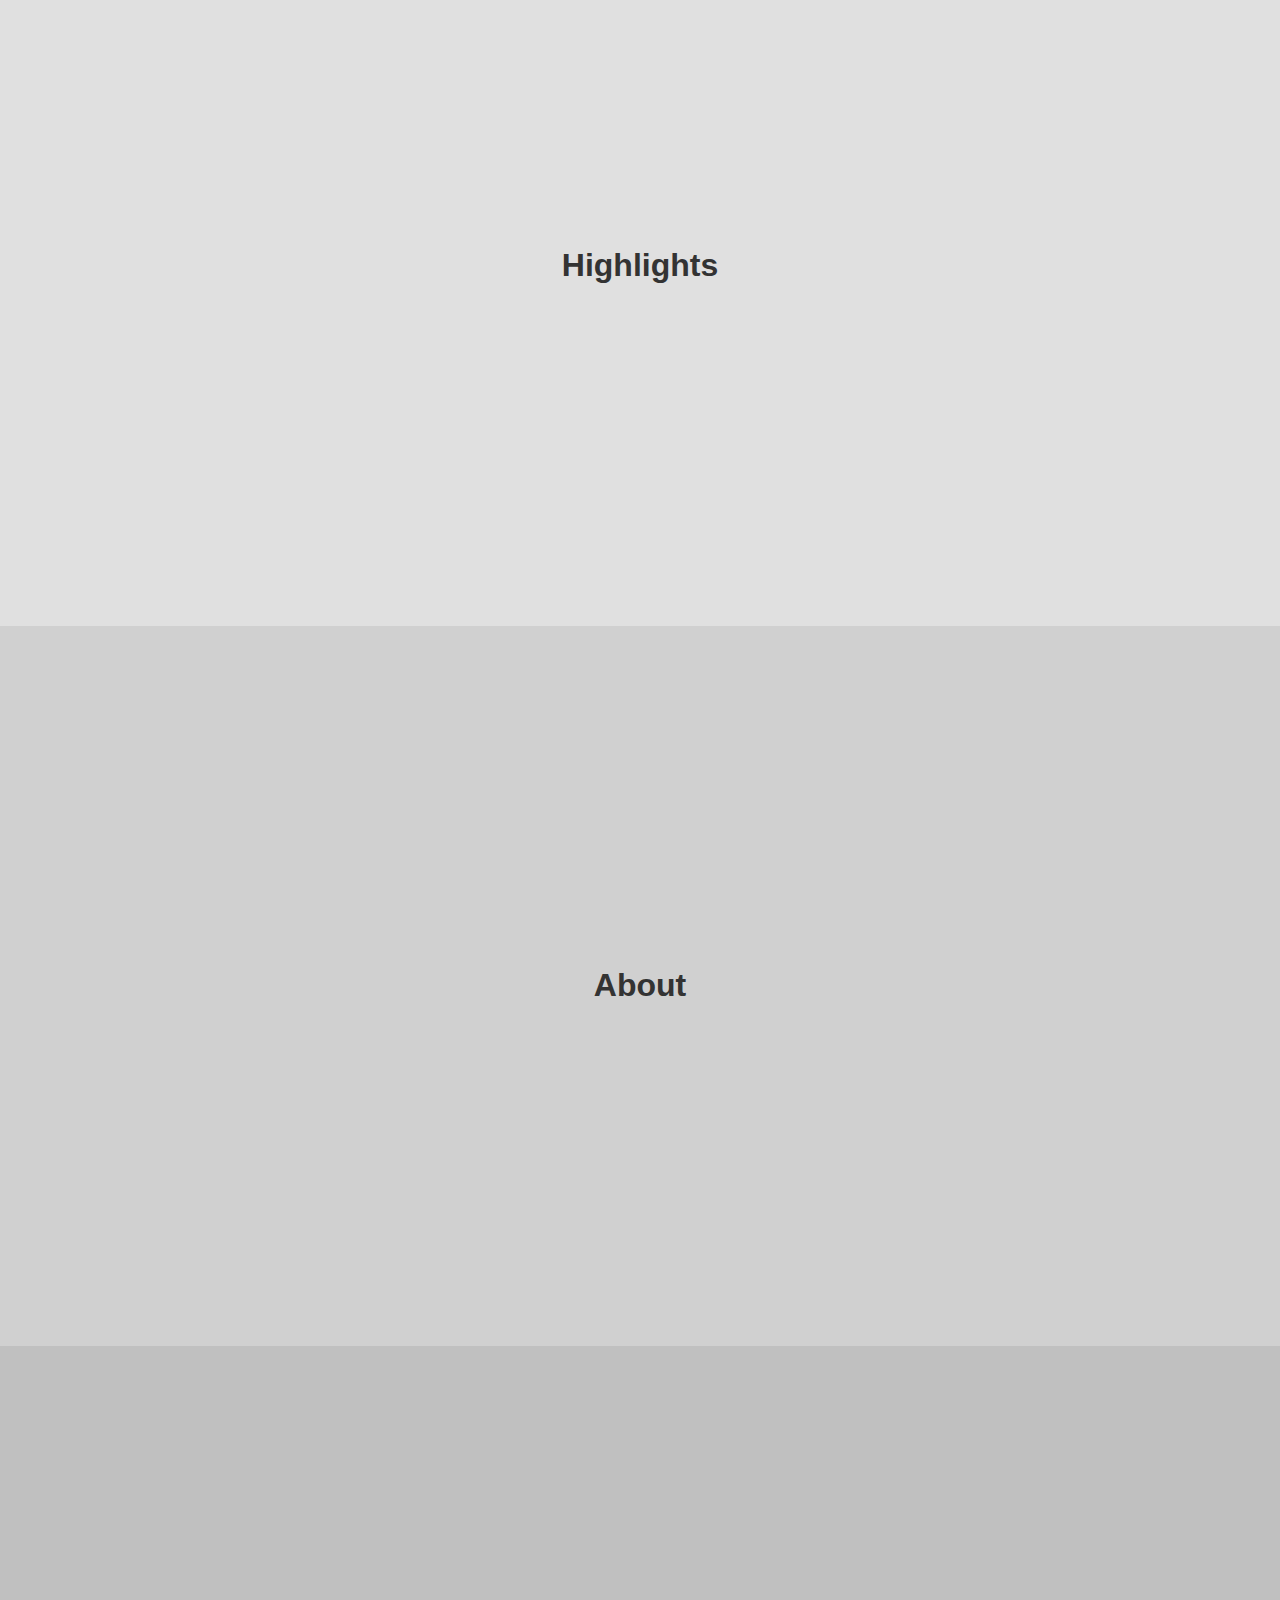
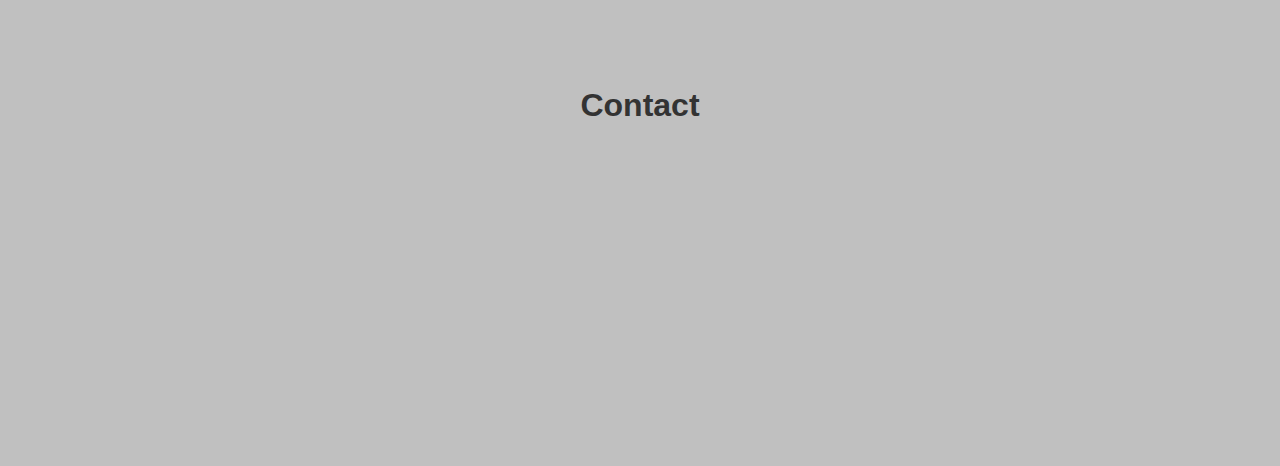
==== commit 6f0d9470: "Add files via upload" ====
--- a/index.html
+++ b/index.html
@@ -42,7 +42,7 @@
     <div class="hero-content">
       <img src="assets/foto.png" alt="Alexandre Perez" class="profile-photo">
       <div class="intro-text">
-        <h1 data-en="3Welcome! I am Alexandre Perez" data-pt="Bem-vindo! Eu sou Alexandre Perez">Welcome!</h1>
+        <h1 data-en="1Welcome! I am Alexandre Perez" data-pt="Bem-vindo! Eu sou Alexandre Perez">Welcome!</h1>
         <p data-en="Art Director with 15 years of experience in campaigns for e-commerce, e-learning, and TV. Advanced proficiency in Photoshop, Illustrator, After Effects, and Figma, with a focus on innovation and impactful results in creative projects."
            data-pt="Diretor de Arte com 15 anos de experiência em campanhas para e-commerce, e-learning e TV. Experiência avançada em Photoshop, Illustrator, After Effects e Figma, com foco em inovação e resultados impactantes em projetos criativos.">
           Throughout my 15-year journey as a Designer...
@@ -284,16 +284,16 @@
   </p>
 
   <!-- Idiomas -->
-  <div class="language-switcher">
-    <button onclick="setLanguage('pt')">
-      <img src="assets/portugues01.svg" alt="Português">
-      <span>Português</span>
+<div class="language-switcher">
+    <button onclick="setLanguage('pt')" id="toggleLanguagePt">
+        <img src="assets/portugues01.svg" alt="Português">
+        <span>Português</span>
     </button>
-    <button onclick="setLanguage('en')">
-      <img src="assets/english01.svg" alt="English">
-      <span>English</span>
+    <button onclick="setLanguage('en')" id="toggleLanguageEn">
+        <img src="assets/english01.svg" alt="English">
+        <span>English</span>
     </button>
-  </div>
+</div>
 </footer>
 
   <script src="script.js"></script>
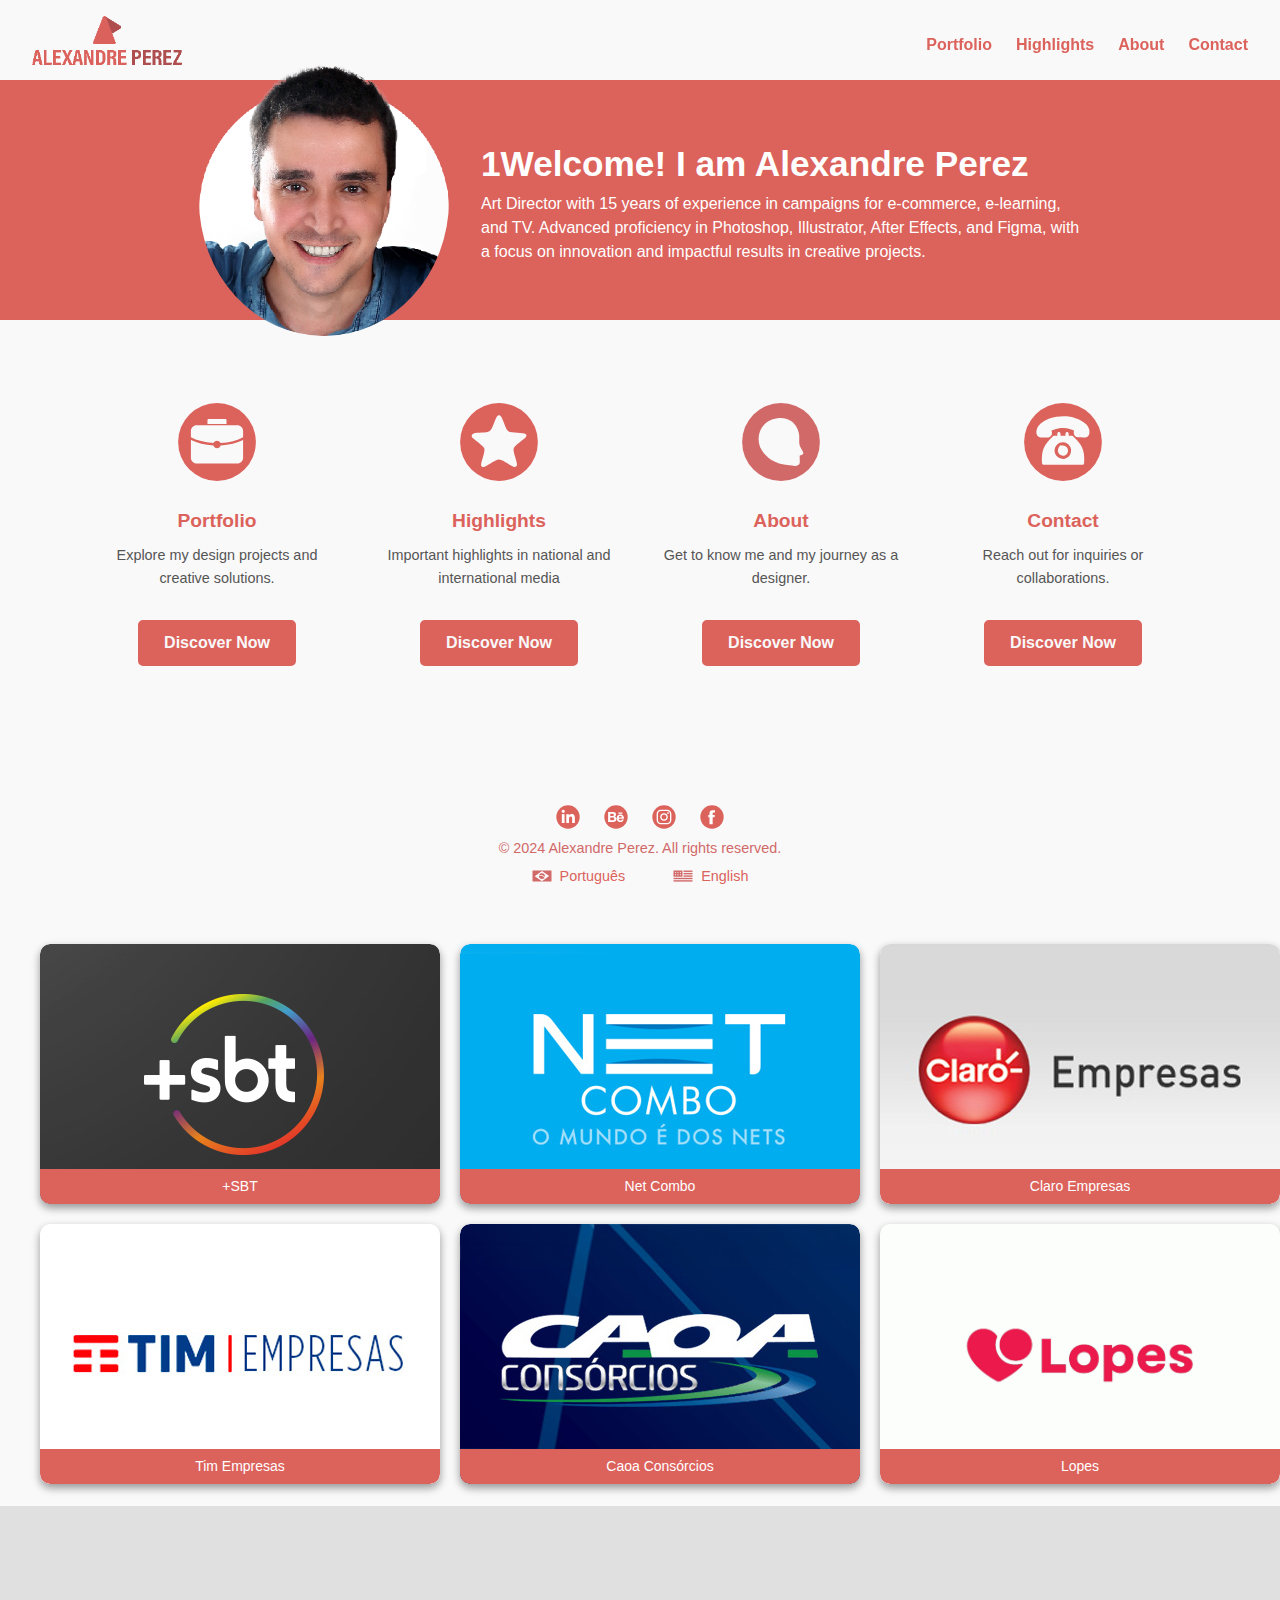
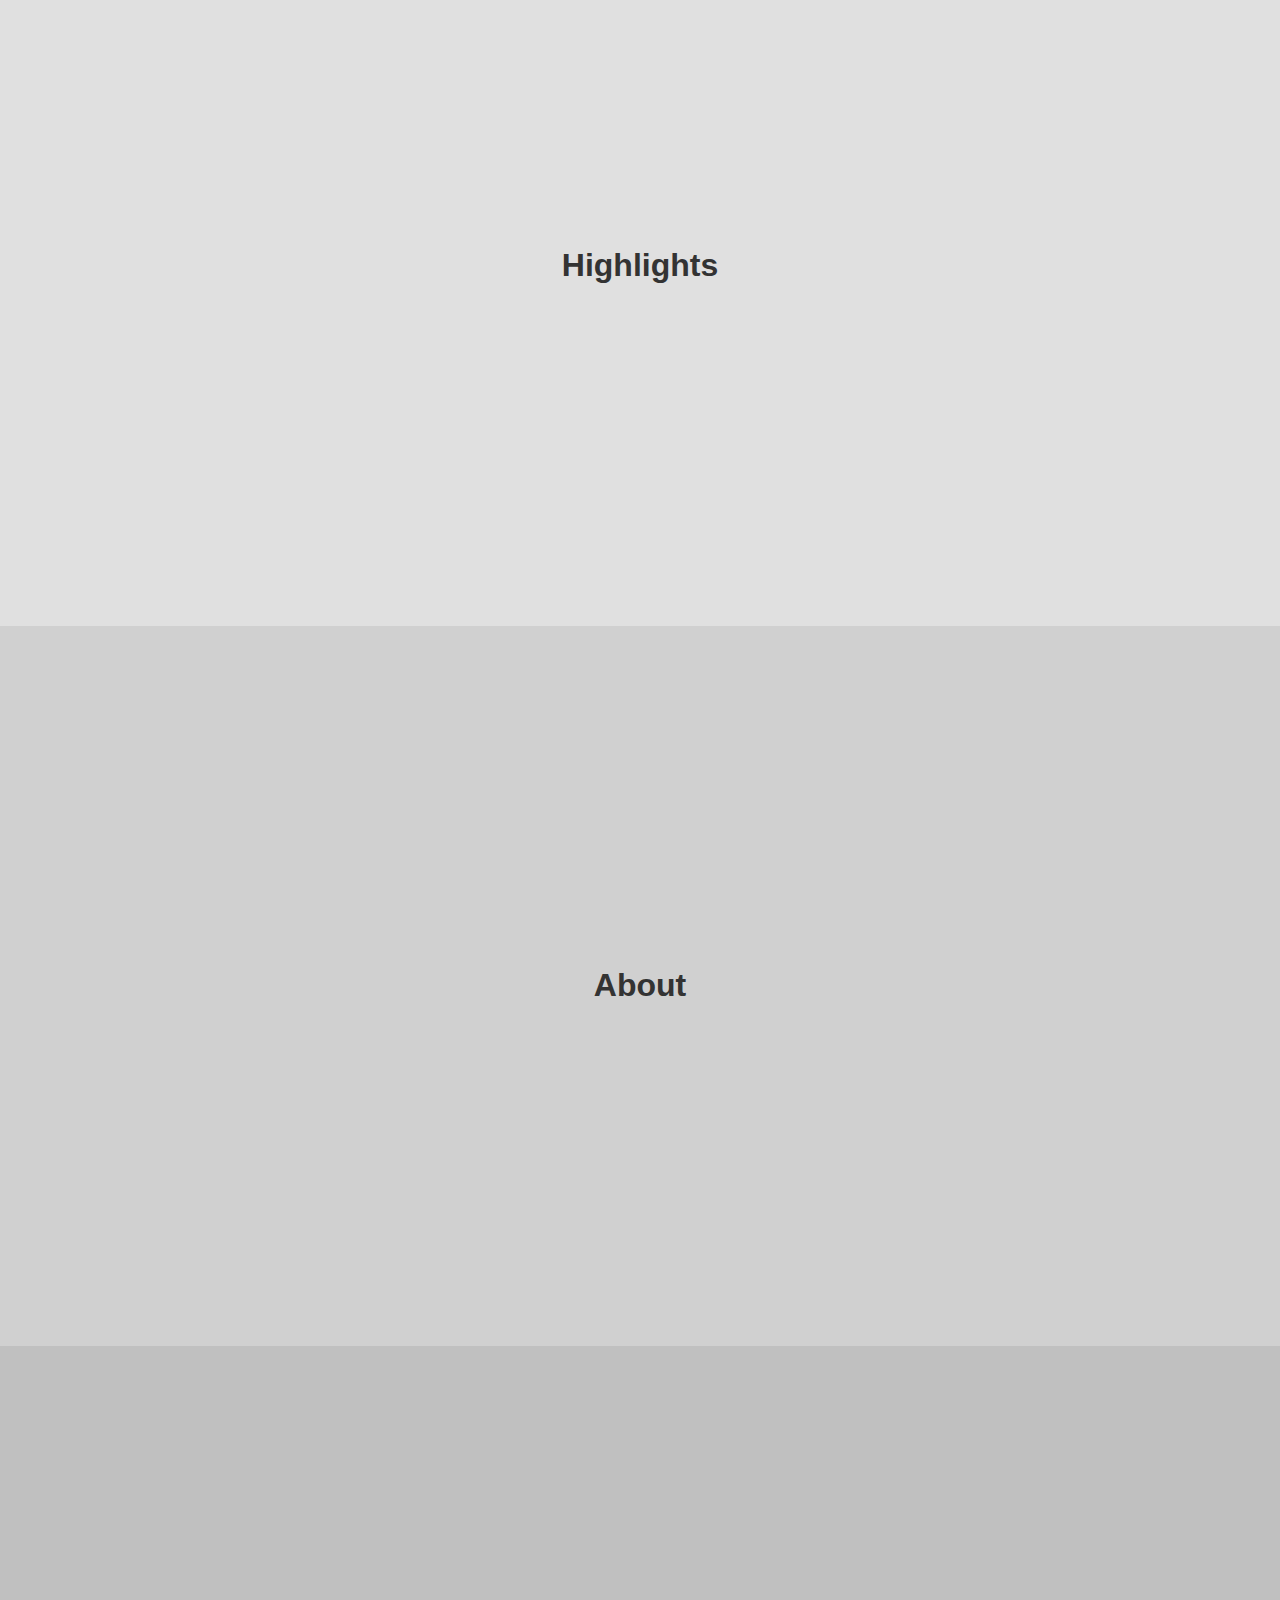
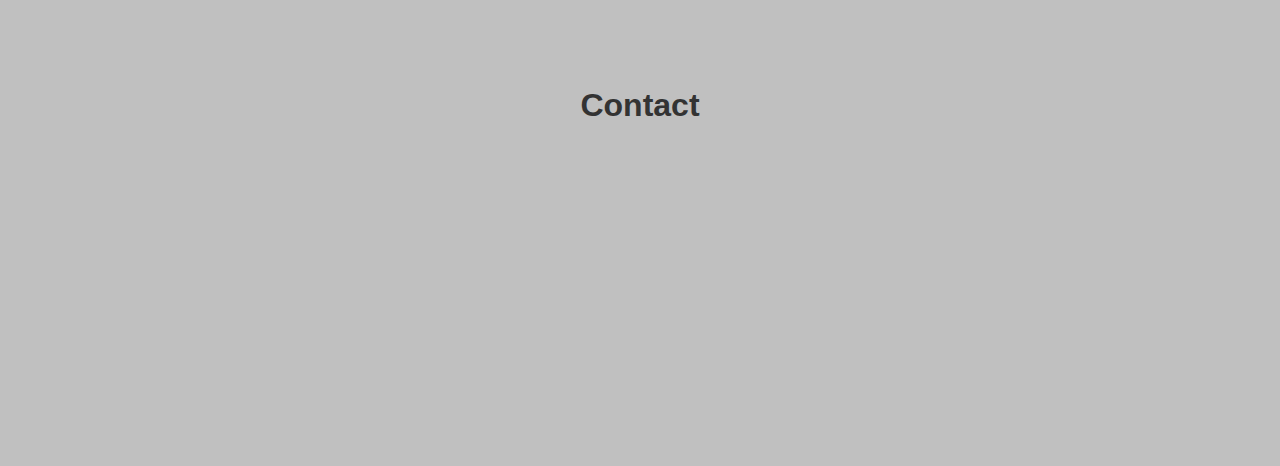
==== commit e500e3fb: "Add files via upload" ====
--- a/index.html
+++ b/index.html
@@ -184,57 +184,59 @@
     </div>
 
     <div id="graphic" class="portfolio">
-      <div class="thumb" onclick="openPopup(13)"><img src="assets/p1.jpg" alt="Thumb 1"><span class="thumb-title">Graphic 1</span></div>
-      <div class="thumb" onclick="openPopup(14)"><img src="assets/p2.jpg" alt="Thumb 2"><span class="thumb-title">Graphic 2</span></div>
-      <div class="thumb" onclick="openPopup(15)"><img src="assets/p3.jpg" alt="Thumb 3"><span class="thumb-title">Graphic 3</span></div>
-      <div class="thumb" onclick="openPopup(16)"><img src="assets/p4.jpg" alt="Thumb 4"><span class="thumb-title">Graphic 4</span></div>
-      <div class="thumb" onclick="openPopup(17)"><img src="assets/p5.jpg" alt="Thumb 5"><span class="thumb-title">Graphic 5</span></div>
-      <div class="thumb" onclick="openPopup(18)"><img src="assets/p6.jpg" alt="Thumb 6"><span class="thumb-title">Graphic 6</span></div>
+      <div class="thumb" onclick="openPopup(13)"><img src="portfolio/02-th-estadio.jpg" alt="+Estádio 97 | Posters"><span class="thumb-title">Estádio 97 | Posters</span></div>
+      <div class="thumb" onclick="openPopup(14)"><img src="portfolio/03-th-levante.jpg" alt="Thumb 2"><span class="thumb-title">Levante | Capas</span></div>
+      <div class="thumb" onclick="openPopup(15)"><img src="portfolio//03-th-album.jpg" alt="Thumb 3"><span class="thumb-title">Albúm Copa 2022</span></div>
+      <div class="thumb" onclick="openPopup(16)"><img src="portfolio/03-th-kieran.jpg" alt="Thumb 4"><span class="thumb-title">Graphic 4</span></div>
+      <div class="thumb" onclick="openPopup(17)"><img src="portfolio/03-th-extra.jpg" alt="Thumb 5"><span class="thumb-title">Extra 5</span></div>
+      <div class="thumb" onclick="openPopup(18)"><img src="portfolio/03-th-younder.jpg" alt="Thumb 6"><span class="thumb-title">Younder 6</span></div>
     </div>
 
     <div id="branding" class="portfolio">
-      <div class="thumb" onclick="openPopup(19)"><img src="assets/p1.jpg" alt="Thumb 1"><span class="thumb-title">Branding 1</span></div>
-      <div class="thumb" onclick="openPopup(20)"><img src="assets/p2.jpg" alt="Thumb 2"><span class="thumb-title">Branding 2</span></div>
-      <div class="thumb" onclick="openPopup(21)"><img src="assets/p3.jpg" alt="Thumb 3"><span class="thumb-title">Branding 3</span></div>
-      <div class="thumb" onclick="openPopup(22)"><img src="assets/p4.jpg" alt="Thumb 4"><span class="thumb-title">Branding 4</span></div>
-      <div class="thumb" onclick="openPopup(23)"><img src="assets/p5.jpg" alt="Thumb 5"><span class="thumb-title">Branding 5</span></div>
-      <div class="thumb" onclick="openPopup(24)"><img src="assets/p6.jpg" alt="Thumb 6"><span class="thumb-title">Branding 6</span></div>
+      <div class="thumb" onclick="openPopup(19)"><img src="portfolio/04-th-ven.jpg" alt="Thumb 1"><span class="thumb-title">Vida em Números</span></div>
+      <div class="thumb" onclick="openPopup(20)"><img src="portfolio/04-th-plasticos-pirituba.jpg" alt="Thumb 2"><span class="thumb-title">Plásticos Pirituba</span></div>
+      <div class="thumb" onclick="openPopup(21)"><img src="portfolio/04-th-primarq.jpg" alt="Thumb 3"><span class="thumb-title">Primarq</span></div>
+      <div class="thumb" onclick="openPopup(22)"><img src="portfolio/04-th-softalpha.jpg" alt="Thumb 4"><span class="thumb-title">Soft Alpha</span></div>
+      <div class="thumb" onclick="openPopup(23)"><img src="portfolio/04-th-academia.jpg" alt="Thumb 5"><span class="thumb-title">Academia de Trânsito</span></div>
+      <div class="thumb" onclick="openPopup(24)"><img src="portfolio/04-th-mob.jpg" alt="Thumb 6"><span class="thumb-title">Academia de Mobilidade</span></div>
     </div>
 
     <div id="emkt" class="portfolio">
-      <div class="thumb" onclick="openPopup(25)"><img src="assets/p1.jpg" alt="Thumb 1"><span class="thumb-title">Emkt 1</span></div>
-      <div class="thumb" onclick="openPopup(26)"><img src="assets/p2.jpg" alt="Thumb 2"><span class="thumb-title">Emkt 2</span></div>
-      <div class="thumb" onclick="openPopup(27)"><img src="assets/p3.jpg" alt="Thumb 3"><span class="thumb-title">Branding 3</span></div>
-      <div class="thumb" onclick="openPopup(28)"><img src="assets/p4.jpg" alt="Thumb 4"><span class="thumb-title">Branding 4</span></div>
-      <div class="thumb" onclick="openPopup(29)"><img src="assets/p5.jpg" alt="Thumb 5"><span class="thumb-title">Branding 5</span></div>
-      <div class="thumb" onclick="openPopup(30)"><img src="assets/p6.jpg" alt="Thumb 6"><span class="thumb-title">Branding 6</span></div>
+      <div class="thumb" onclick="openPopup(25)"><img src="portfolio/05-th-sbt.jpg" alt="Thumb 1"><span class="thumb-title">SBT Vídeos</span></div>
+      <div class="thumb" onclick="openPopup(26)"><img src="portfolio/05-th-hering.jpg" alt="Thumb 2"><span class="thumb-title">Hering</span></div>
+      <div class="thumb" onclick="openPopup(27)"><img src="portfolio/05-th-recovery.jpg" alt="Thumb 3"><span class="thumb-title">Grupo Recovery</span></div>
+      <div class="thumb" onclick="openPopup(28)"><img src="portfolio/02-th-claro.jpg" alt="Thumb 4"><span class="thumb-title">Claro Empresas</span></div>
+      <div class="thumb" onclick="openPopup(29)"><img src="portfolio/05-th-dzarm.jpg" alt="Thumb 5"><span class="thumb-title">Dzarm</span></div>
+      <div class="thumb" onclick="openPopup(30)"><img src="portfolio/05-th-puc.jpg" alt="Thumb 6"><span class="thumb-title">PUC</span></div>
     </div>    
 
     <div id="banner" class="portfolio">
-      <div class="thumb" onclick="openPopup(31)"><img src="assets/p1.jpg" alt="Banner 1"><span class="thumb-title">Banner 1</span></div>
-      <div class="thumb" onclick="openPopup(32)"><img src="assets/p2.jpg" alt="Banner 2"><span class="thumb-title">Banner 2</span></div>
-      <div class="thumb" onclick="openPopup(33)"><img src="assets/p3.jpg" alt="Thumb 3"><span class="thumb-title">Branding 3</span></div>
-      <div class="thumb" onclick="openPopup(34)"><img src="assets/p4.jpg" alt="Thumb 4"><span class="thumb-title">Branding 4</span></div>
-      <div class="thumb" onclick="openPopup(35)"><img src="assets/p5.jpg" alt="Thumb 5"><span class="thumb-title">Branding 5</span></div>
-      <div class="thumb" onclick="openPopup(36)"><img src="assets/p6.jpg" alt="Thumb 6"><span class="thumb-title">Branding 6</span></div>
+      <div class="thumb" onclick="openPopup(31)"><img src="portfolio/05-th-sbt.jpg" alt="Banner 1"><span class="thumb-title">SBT Vídeos</span></div>
+      <div class="thumb" onclick="openPopup(32)"><img src="portfolio/05-th-recovery.jpg" alt="Banner 2"><span class="thumb-title">Grupo Recovery</span></div>
+      <div class="thumb" onclick="openPopup(33)"><img src="portfolio/06-th-oi.jpg" alt="Thumb 3"><span class="thumb-title">Oi</span></div>
+      <div class="thumb" onclick="openPopup(34)"><img src="portfolio/03-th-levante.jpg" alt="Thumb 4"><span class="thumb-title">Levante</span></div>
+      <div class="thumb" onclick="openPopup(35)"><img src="portfolio/06-th-casashow.jpg" alt="Thumb 5"><span class="thumb-title">Casa Show</span></div>
+      <div class="thumb" onclick="openPopup(36)"><img src="portfolio/06-th-eletrosom.jpg" alt="Thumb 6"><span class="thumb-title">Eletrosom</span></div>
     </div>  
 
-    <div id="popup" class="popup">
-      <div class="popup-content">
+<div id="popup" class="popup">
+    <div class="popup-content">
         <span class="close" onclick="closePopup()">&times;</span>
         <div class="popup-image">
-          <img id="popupImg" src="" alt="">
+            <img id="popupImg" src="" alt="">
         </div>
         <div class="navigation">
-          <span class="prev" onclick="prevImage()">&#10094;</span>
-          <span class="next" onclick="nextImage()">&#10095;</span>
+            <span class="prev" onclick="prevImage()">&#10094;</span>
+            <span id="progressIndicator" class="progress-indicator">1/5</span>
+            <span class="next" onclick="nextImage()">&#10095;</span>
         </div>
         <div class="popup-text">
-          <h3 id="popupTitle" style="font-size: 26px;"></h3>
-          <p id="popupDescription"></p>
+            <h3 id="popupTitle"></h3>
+            <p id="popupDescription"></p>
         </div>
-      </div>
-    </div>
+    </div>
+</div>
+
 
     <div id="expandedPopup" class="expanded-popup">
       <span class="expanded-close" onclick="closeExpandedPopup()">&times;</span>
--- a/style-port.css
+++ b/style-port.css
@@ -167,6 +167,7 @@
         text-align: center;
         margin-top: 20px;*/
 
+
         text-align: left;
         margin-top: 20px;
         max-height: 200px; /* Limita a altura do texto no mobile */
@@ -276,6 +277,24 @@
     border-bottom-right-radius: 10px;
 }
 
+@media (max-width: 768px) {
+  .thumb-title {
+    position: absolute;
+    bottom: 0;
+    left: 0;
+    right: 0;
+    text-align: center;
+    color: #fff;
+    background-color: #dc625c;
+   /* background-color: rgba(0, 0, 0, 0.9);*/
+    padding: 2px;
+    font-size: 12px;
+    border-bottom-left-radius: 10px;
+    border-bottom-right-radius: 10px;
+  }
+}
+
+
 .thumb:hover .thumb-title {
     display: block;
 }
@@ -343,6 +362,7 @@
 
 @media (max-width: 768px) {
   .navigation {
+    margin-top: 18px;
     margin-left: 0%;
     display: none;
     position: absolute;
@@ -407,7 +427,7 @@
 
 @media (max-width: 768px) {
   .next {
-    margin-left: 20px;
+    /*margin-left: 20px;*/
     cursor: pointer;
     font-size: 20px;
     color: #ffffff; /* Cor branca para as setas */
@@ -474,18 +494,62 @@
 }
 
 .popup-text {
-        padding-left: 20px;
-    padding-right: 40px;
+    margin-top: 30px;
+    padding-left: 10px;
+    padding-right: 100px;
     flex: 1;
     color: #333;
 }
 
+@media (max-width: 768px) {
+  .popup-text {
+    margin-top: 30px;
+    padding-left: 10px;
+    padding-right: 10px;
+    flex: 1;
+    color: #333;
+  }
+}
+
 .close {
-    z-index: 1;
     position: absolute;
     top: 10px;
     right: 10px;
+    width: 40px;
+    height: 40px;
+    background-color: #d9534f; /* Vermelho */
+    color: #ffffff; /* Branco */
+    border: none;
+    border-radius: 50%; /* Torna o botão em formato de elipse */
     font-size: 24px;
-    cursor: pointer;
-    color: #d9534f;
-}
+    font-weight: bold;
+    text-align: center;
+    line-height: 40px; /* Centraliza o texto verticalmente */
+    cursor: pointer;
+    transition: background-color 0.3s ease, transform 0.3s ease;
+}
+
+.close:hover {
+    background-color: #af4e4e; /* Vermelho mais escuro no hover */
+    transform: scale(1.1); /* Aumenta ligeiramente no hover */
+}
+
+.progress-indicator {
+    font-size: 16px;
+    color: #ffffff;
+    background-color: #00000080;
+    padding: 15px 10px;
+    border-radius: 10px;
+    font-weight: bold;
+}
+
+@media (max-width: 768px) {
+  .progress-indicator{
+    font-size: 16px;
+    color: #ffffff;
+    background-color: #00000080;
+    padding: 5px 10px;
+    border-radius: 10px;
+    font-weight: bold;
+  }
+}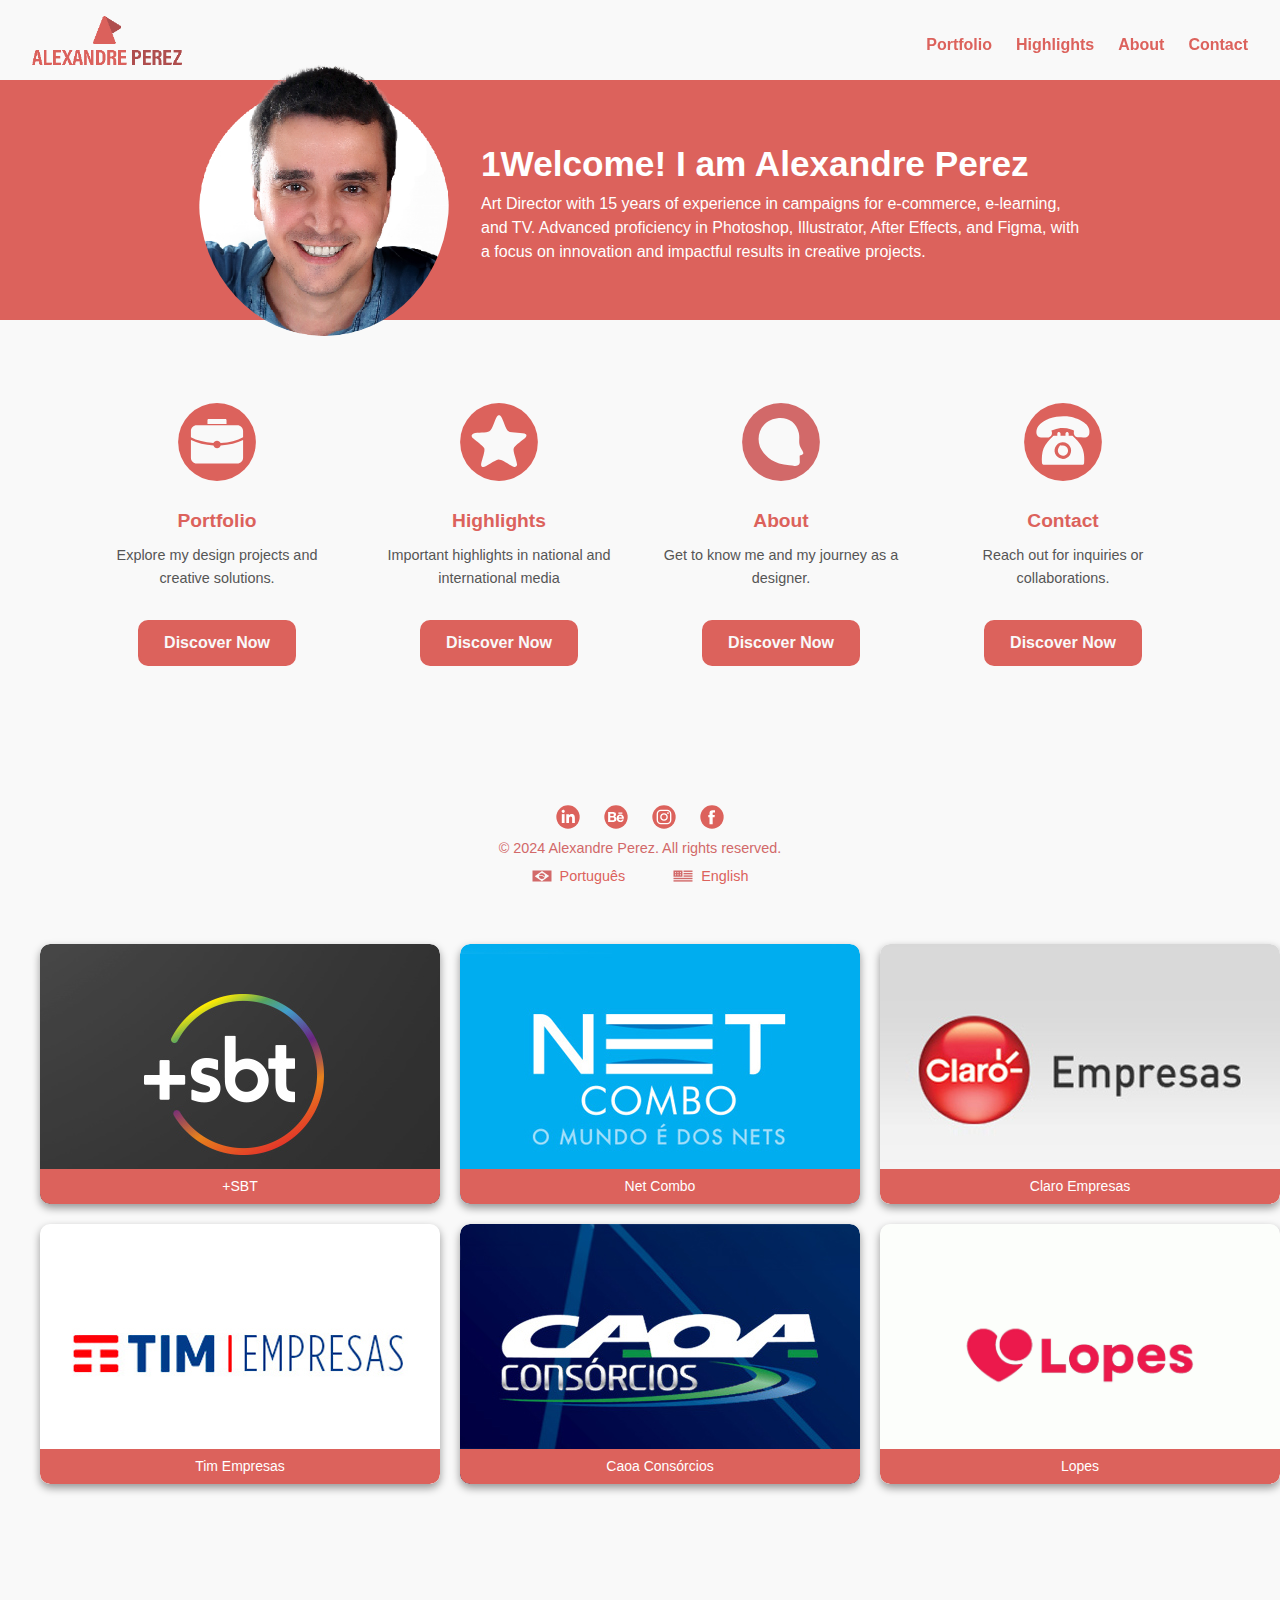
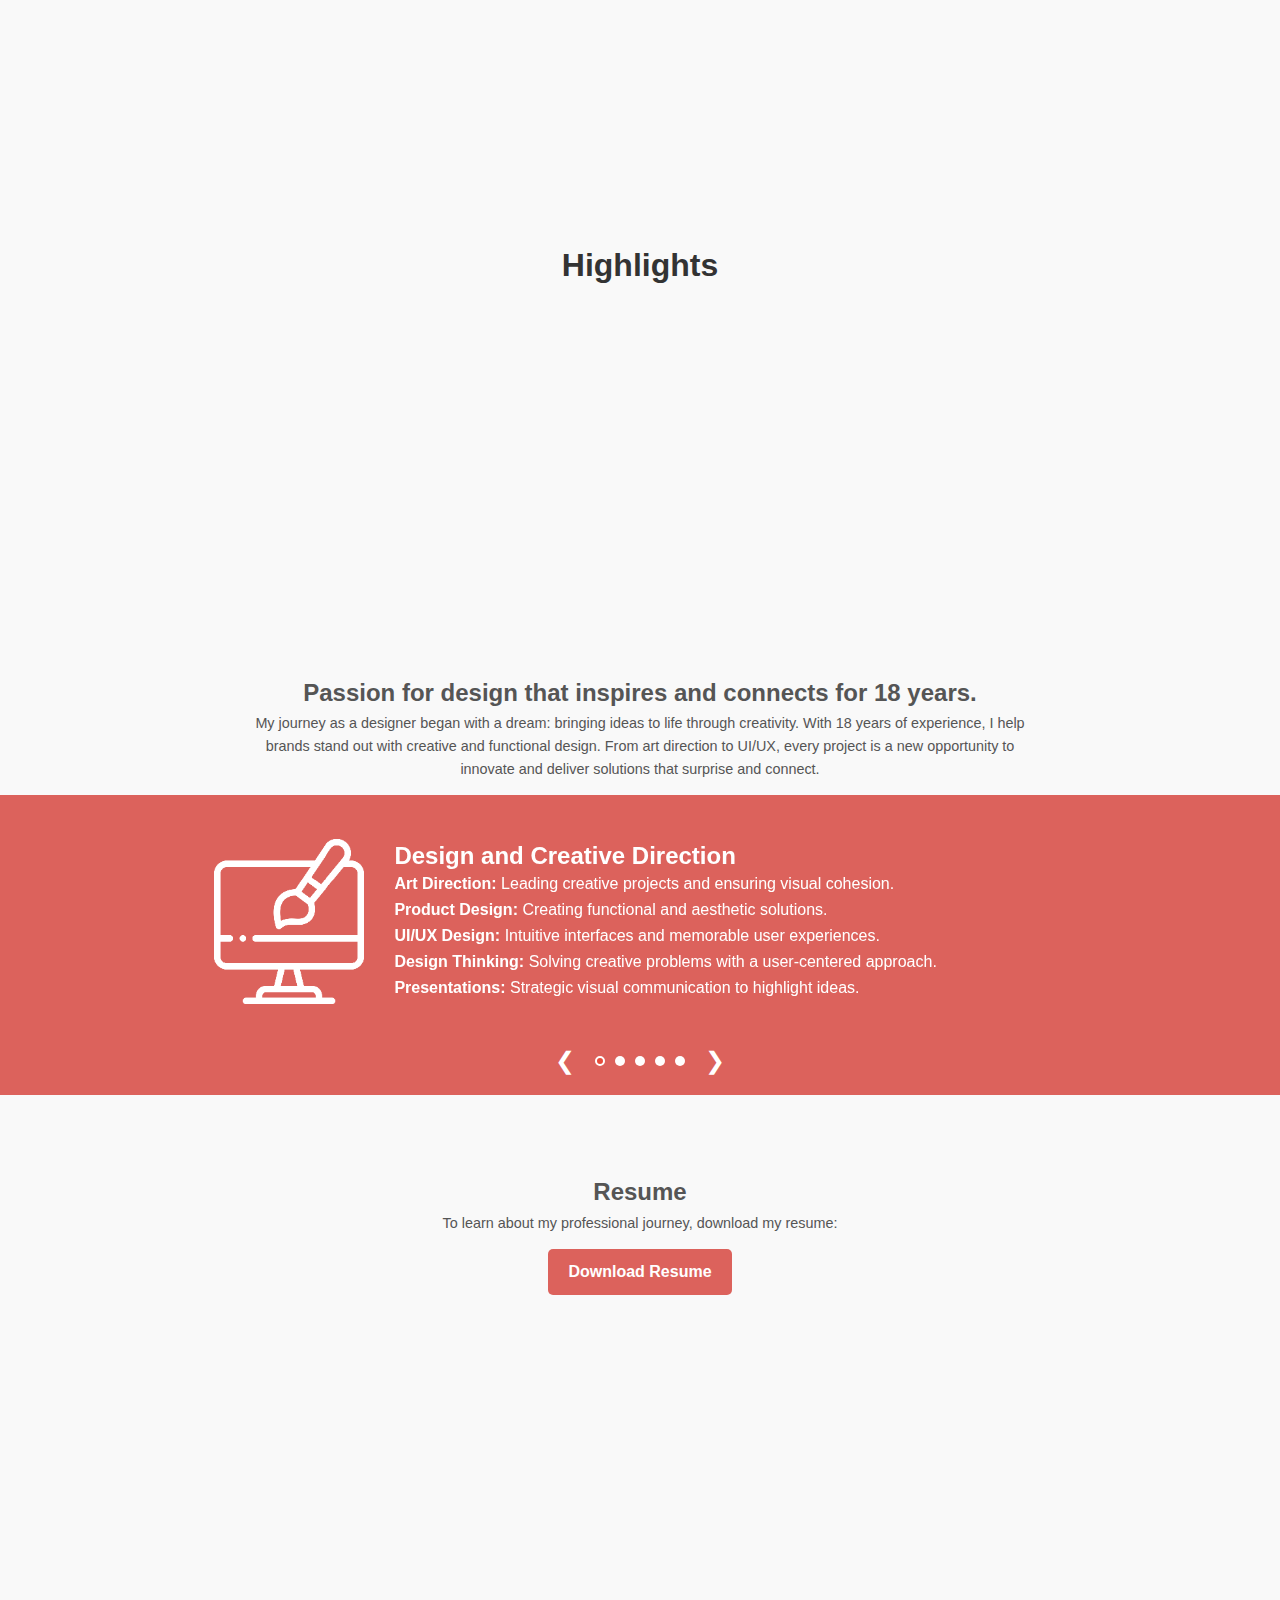
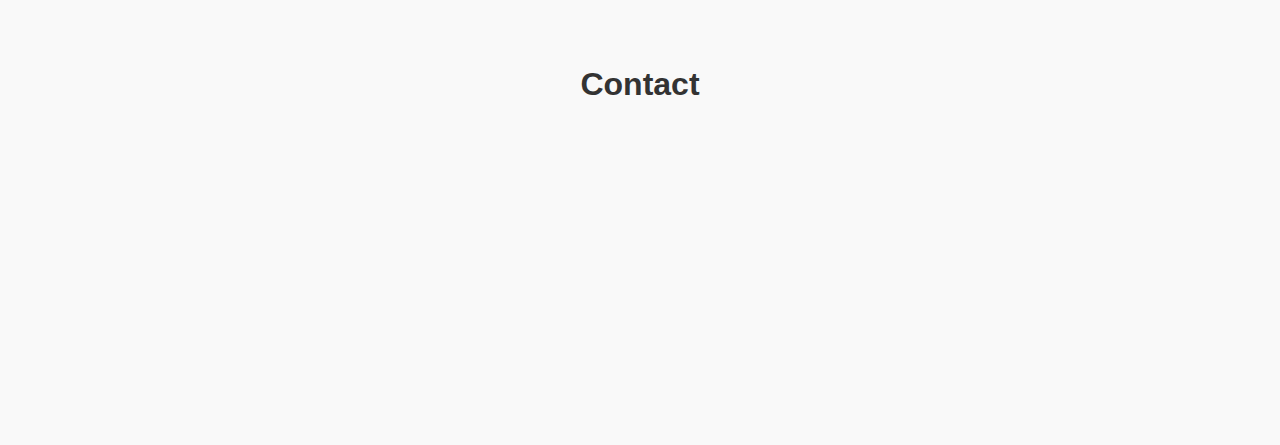
==== commit d4c6b568: "Add files via upload" ====
--- a/index.html
+++ b/index.html
@@ -251,9 +251,231 @@
   </section>
 
   <!-- About Page -->
-  <section id="about" class="scroll-section">
-    <h1>About</h1>
-  </section>
+<section id="about" class="about-section">
+  <h2 data-en="Passion for design that inspires and connects for 18 years." 
+      data-pt="Paixão por design que inspira e conecta há 18 anos.">
+    Paixão por design que inspira e conecta há 18 anos.
+  </h2>
+  <p data-en="My journey as a designer began with a dream: bringing ideas to life through creativity. With 18 years of experience, I help brands stand out with creative and functional design. From art direction to UI/UX, every project is a new opportunity to innovate and deliver solutions that surprise and connect." 
+     data-pt="Minha jornada como designer começou com um sonho: dar vida a ideias através da criatividade. Com 18 anos de experiência, ajudo marcas a se destacarem com design criativo e funcional. Da direção de arte ao UI/UX, cada projeto é uma nova chance de inovar e entregar soluções que surpreendem e conectam.">
+    Minha jornada como designer começou com um sonho: dar vida a ideias através da criatividade. Com 18 anos de experiência, ajudo marcas a se destacarem com design criativo e funcional. Da direção de arte ao UI/UX, cada projeto é uma nova chance de inovar e entregar soluções que surpreendem e conectam.
+  </p>
+
+
+<div class="about-slider">
+    <!-- Slide 1 -->
+    <div class="about-slide active">
+        <img src="assets/ich-01.png" alt="Design Icon">
+        <div class="slide-content">
+            <div class="about-section-h3" data-en="Design and Creative Direction" data-pt="Design e Direção Criativa">
+                Design e Direção Criativa
+            </div>
+            <ul>
+                <li>
+                    <span class="subt-about" data-en="Art Direction:" data-pt="Direção de Arte:">Direção de Arte:</span>
+                    <span class="text-about" data-en="Leading creative projects and ensuring visual cohesion."
+                          data-pt="Conduzindo projetos criativos e garantindo coesão visual.">
+                        Conduzindo projetos criativos e garantindo coesão visual.
+                    </span>
+                </li>
+                <li>
+                    <span class="subt-about" data-en="Product Design:" data-pt="Design de Produto:">Design de Produto:</span>
+                    <span class="text-about" data-en="Creating functional and aesthetic solutions."
+                          data-pt="Criação de soluções funcionais e estéticas.">
+                        Criação de soluções funcionais e estéticas.
+                    </span>
+                </li>
+                <li>
+                    <span class="subt-about" data-en="UI/UX Design:" data-pt="UI/UX Design:">UI/UX Design:</span>
+                    <span class="text-about" data-en="Intuitive interfaces and memorable user experiences."
+                          data-pt="Interfaces intuitivas e experiências de usuário memoráveis.">
+                        Interfaces intuitivas e experiências de usuário memoráveis.
+                    </span>
+                </li>
+                <li>
+                    <span class="subt-about" data-en="Design Thinking:" data-pt="Design Thinking:">Design Thinking:</span>
+                    <span class="text-about" data-en="Solving creative problems with a user-centered approach."
+                          data-pt="Resolução de problemas criativos centrada no usuário.">
+                        Resolução de problemas criativos centrada no usuário.
+                    </span>
+                </li>
+                <li>
+                    <span class="subt-about" data-en="Presentations:" data-pt="Apresentações:">Apresentações:</span>
+                    <span class="text-about" data-en="Strategic visual communication to highlight ideas."
+                          data-pt="Comunicação visual estratégica para destacar ideias.">
+                        Comunicação visual estratégica para destacar ideias.
+                    </span>
+                </li>
+            </ul>
+        </div>
+    </div>
+
+    <!-- Slide 2 -->
+    <div class="about-slide">
+        <img src="assets/ich-02.png" alt="Tools Icon">
+        <div class="slide-content">
+            <div class="about-section-h3" data-en="Tools and Technologies" data-pt="Ferramentas e Tecnologias">
+                Ferramentas e Tecnologias
+            </div>
+            <ul>
+                <li>
+                    <span class="subt-about" data-en="Design Software:" data-pt="Softwares de Design:">Softwares de Design:</span>
+                    <span class="text-about" data-en="Photoshop, Illustrator, After Effects, Premiere, Animate, Figma."
+                          data-pt="Photoshop, Illustrator, After Effects, Premiere, Animate, Figma.">
+                        Photoshop, Illustrator, After Effects, Premiere, Animate, Figma.
+                    </span>
+                </li>
+                <li>
+                    <span class="subt-about" data-en="Prototyping Tools:" data-pt="Ferramentas de Prototipação:">Ferramentas de Prototipação:</span>
+                    <span class="text-about" data-en="Figma, Adobe XD."
+                          data-pt="Figma, Adobe XD.">
+                        Figma, Adobe XD.
+                    </span>
+                </li>
+                <li>
+                    <span class="subt-about" data-en="Web Technologies:" data-pt="Tecnologias Web:">Tecnologias Web:</span>
+                    <span class="text-about" data-en="HTML, CSS, WordPress, Dreamweaver."
+                          data-pt="HTML, CSS, WordPress, Dreamweaver.">
+                        HTML, CSS, WordPress, Dreamweaver.
+                    </span>
+                </li>
+                <li>
+                    <span class="subt-about" data-en="Photography and Image Editing:" data-pt="Fotografia e Edição de Imagens:">Fotografia e Edição de Imagens:</span>
+                    <span class="text-about" data-en="Creative capture and post-production."
+                          data-pt="Captação e pós-produção criativa.">
+                        Captação e pós-produção criativa.
+                    </span>
+                </li>
+                <li>
+                    <span class="subt-about" data-en="Animation and Motion Graphics:" data-pt="Animação e Motion Graphics:">Animação e Motion Graphics:</span>
+                    <span class="text-about" data-en="Creating animations for various platforms."
+                          data-pt="Criação de animações para diferentes plataformas.">
+                        Criação de animações para diferentes plataformas.
+                    </span>
+                </li>
+            </ul>
+        </div>
+    </div>
+
+    <!-- Slide 3 -->
+    <div class="about-slide">
+        <img src="assets/ich-01.png" alt="Marketing Icon">
+        <div class="slide-content">
+            <div class="about-section-h3" data-en="Communication and Marketing" data-pt="Comunicação e Marketing">
+                Comunicação e Marketing
+            </div>
+            <ul>
+                <li>
+                    <span class="subt-about" data-en="Email Marketing:" data-pt="E-mail Marketing:">E-mail Marketing:</span>
+                    <span class="text-about" data-en="Creating strategic and segmented campaigns."
+                          data-pt="Criação de campanhas estratégicas e segmentadas.">
+                        Criação de campanhas estratégicas e segmentadas.
+                    </span>
+                </li>
+                <li>
+                    <span class="subt-about" data-en="Branding:" data-pt="Branding:">Branding:</span>
+                    <span class="text-about" data-en="Developing impactful visual identities."
+                          data-pt="Desenvolvimento de identidade visual impactante.">
+                        Desenvolvimento de identidade visual impactante.
+                    </span>
+                </li>
+                <li>
+                    <span class="subt-about" data-en="Digital Marketing:" data-pt="Marketing Digital:">Marketing Digital:</span>
+                    <span class="text-about" data-en="Visual strategies for advertisements and campaigns."
+                          data-pt="Estratégias visuais para anúncios e campanhas.">
+                        Estratégias visuais para anúncios e campanhas.
+                    </span>
+                </li>
+            </ul>
+        </div>
+    </div>
+
+    <!-- Slide 4 -->
+    <div class="about-slide">
+        <img src="assets/ich-01.png" alt="Content Icon">
+        <div class="slide-content">
+            <div class="about-section-h3" data-en="Content and Media" data-pt="Conteúdo e Mídias">
+                Conteúdo e Mídias
+            </div>
+            <ul>
+                <li>
+                    <span class="subt-about" data-en="Video Editing:" data-pt="Edição de Vídeo:">Edição de Vídeo:</span>
+                    <span class="text-about" data-en="Producing and editing professional videos."
+                          data-pt="Produção e edição de vídeos profissionais.">
+                        Produção e edição de vídeos profissionais.
+                    </span>
+                </li>
+                <li>
+                    <span class="subt-about" data-en="Photography:" data-pt="Fotografia:">Fotografia:</span>
+                    <span class="text-about" data-en="Creative direction and image editing."
+                          data-pt="Direção e edição criativa de imagens.">
+                        Direção e edição criativa de imagens.
+                    </span>
+                </li>
+                <li>
+                    <span class="subt-about" data-en="Animation:" data-pt="Animação:">Animação:</span>
+                    <span class="text-about" data-en="Dynamic storytelling for brands and campaigns."
+                          data-pt="Storytelling dinâmico para marcas e campanhas.">
+                        Storytelling dinâmico para marcas e campanhas.
+                    </span>
+                </li>
+            </ul>
+        </div>
+    </div>
+
+    <!-- Slide 5 -->
+    <div class="about-slide">
+        <img src="assets/ich-01.png" alt="Emerging Tech Icon">
+        <div class="slide-content">
+            <div class="about-section-h3" data-en="Emerging Technologies" data-pt="Tecnologias Emergentes">
+                Tecnologias Emergentes
+            </div>
+            <ul>
+                <li>
+                    <span class="subt-about" data-en="Artificial Intelligence:" data-pt="Inteligência Artificial:">Inteligência Artificial:</span>
+                    <span class="text-about" data-en="Creative application of AI in visual projects."
+                          data-pt="Aplicação criativa de IA em projetos visuais.">
+                        Aplicação criativa de IA em projetos visuais.
+                    </span>
+                </li>
+                <li>
+                    <span class="subt-about" data-en="Creative Automation:" data-pt="Automação Criativa:">Automação Criativa:</span>
+                    <span class="text-about" data-en="Developing workflows that optimize design processes."
+                          data-pt="Desenvolvimento de fluxos que otimizam processos de design.">
+                        Desenvolvimento de fluxos que otimizam processos de design.
+                    </span>
+                </li>
+            </ul>
+        </div>
+    </div>
+
+    <!-- Navegação -->
+    <div class="slider-nav">
+        <button class="ant">❮</button>
+        <div class="dots"></div>
+        <button class="prox">❯</button>
+    </div>
+</div>
+
+
+<div class="curriculum-section">
+    <h2 data-en="Resume" data-pt="Currículo">Currículo</h2>
+    <p data-en="To learn about my professional journey, download my resume:"
+       data-pt="Para conhecer minha trajetória em detalhes, baixe meu currículo:">
+        Para conhecer minha trajetória em detalhes, baixe meu currículo:
+    </p>
+    <a class="download-btn"
+       href="https://alexandreperezdesign.com/Alexandre-Perez-Resume.pdf"
+       target="_blank"
+       data-en="Download Resume"
+       data-pt="Baixar Currículo">
+        Baixar Currículo
+    </a>
+</div>
+
+
+</section>
+
 
   <!-- Contact Page -->
   <section id="contact" class="scroll-section">
--- a/style.css
+++ b/style.css
@@ -30,6 +30,70 @@
   overflow-x: hidden; /* Remover scroll lateral */
 }
 
+body.no-scroll {
+    overflow: hidden; /* Impede o scroll */
+}
+
+/*SCROOL PERSONALIZADO*/
+/* Estilo para a barra de rolagem */
+body::-webkit-scrollbar {
+    width: 12px; /* Largura da barra vertical */
+    height: 10px; /* Altura da barra horizontal */
+}
+
+/* Fundo da barra de rolagem */
+body::-webkit-scrollbar-track {
+    background: #ffffff; /* Fundo branco */
+}
+
+/* Cor da barra de rolagem */
+body::-webkit-scrollbar-thumb {
+    background: #d9534f; /* Barra vermelha */
+    border-radius: 5px; /* Bordas arredondadas */
+}
+
+/* Cor da barra ao passar o mouse */
+body::-webkit-scrollbar-thumb:hover {
+    background: #af4e4e; /* Vermelho mais escuro no hover */
+}
+
+/* Botões de seta da barra de rolagem */
+body::-webkit-scrollbar-button {
+    background: #d9534f; /* Fundo vermelho */
+    height: 16px; /* Altura das setas */
+    width: 16px; /* Largura das setas */
+    border: none; /* Remove bordas */
+    display: flex; /* Garante centralização */
+    align-items: center;
+    justify-content: center;
+    color: #ffffff; /* Branco para o texto das setas */
+    font-size: 10px; /* Tamanho do texto */
+    font-weight: bold;
+    text-align: center;
+}
+
+/* Seta para cima */
+body::-webkit-scrollbar-button:decrement {
+    content: '▲'; /* Define a seta para cima */
+}
+
+body::-webkit-scrollbar-button:decrement::after {
+    content: '▲'; /* Adiciona explicitamente o caractere da seta */
+}
+
+/* Seta para baixo */
+body::-webkit-scrollbar-button:increment {
+    content: '▼'; /* Define a seta para baixo */
+}
+
+body::-webkit-scrollbar-button:increment::after {
+    content: '▼'; /* Adiciona explicitamente o caractere da seta */
+}
+
+/* Hover para os botões de seta */
+body::-webkit-scrollbar-button:hover {
+    background: #af4e4e; /* Fundo vermelho mais escuro no hover */
+}
 
 
 
@@ -81,21 +145,72 @@
   font-weight: bold;
 }
 
+header nav ul li a.active {
+  padding: 5px 10px;
+  background-color: #af4e4e;
+  border-radius: 10px;
+}
+
 /* Mobile Nav */
 .mobile-nav {
   display: none;
 }
 
+/* Header no estado scrolled */
 header.scrolled {
-  background-color: #dc625c;
-  box-shadow: 0 4px 8px rgba(0, 0, 0, 0.3);
-  opacity: 0.9;
-}
+    background-color: #dc625c;
+    box-shadow: 0 4px 8px rgba(0, 0, 0, 0.3);
+    opacity: 0.9;
+    transition: background-color 0.3s ease, opacity 0.3s ease; /* Suaviza transições no estado scrolled */
+}
+
+/* Links no estado scrolled */
+header.scrolled nav ul li a {
+    color: #fff; /* Texto branco padrão */
+    font-size: 16px; /* Tamanho da fonte inicial */
+}
+
+/* Hover nos links no estado scrolled */
+header.scrolled nav ul li a:hover {
+    color: #eaeaea; /* Texto branco mais claro no hover */
+}
+
+/* Linha animada no hover */
+header.scrolled nav ul li a::after {
+    content: ''; /* Cria o elemento visual */
+    position: absolute;
+    bottom: -5px; /* Distância do texto */
+    left: 50%; /* Centraliza no início */
+    width: 0;
+    height: 2px;
+    background-color: #fff; /* Cor branca para o estado scrolled */
+    transform: translateX(-50%); /* Garante que a linha comece no centro */
+    transition: width 0.3s ease, transform 0.3s ease;
+}
+
+/* Expansão da linha no hover */
+header.scrolled nav ul li a:hover::after {
+    width: 100%; /* Expande para preencher a largura total */
+    transform: translateX(-50%); /* Mantém a linha centralizada */
+}
+
+/* Font-size maior no estado scrolled */
+header.scrolled nav ul li a {
+    font-size: 18px; /* Define o novo tamanho da fonte */
+}
+
 
 header .logo img {
   width: 150px;
   transition: all 0.5s ease;
 }
+
+header .logo:hover {
+    transform: scale(1.1); /* Aumenta levemente o logo */
+    filter: brightness(1.2); /* Aumenta o brilho */
+    transition: transform 0.5s ease;
+}
+
 
 header.scrolled .logo img {
   content: url("assets/logo2.png");
@@ -212,7 +327,15 @@
    HERO SECTION
 ================================================ */
   .hero {
+    margin-top: -40px;
     height: auto; /* Remove o height fixo no mobile */
+   display: flex;
+  align-items: center;
+  justify-content: center;
+  background-color: #dc625c;
+  color: #fff;
+  text-align: center;
+  /*height: 240px; /* Aplicado no desktop */
   }
 }
 
@@ -248,7 +371,7 @@
 
 @media (max-width: 768px) {
 .hero .intro-text h1 {
-  margin-top: -50px;
+  margin-top: -60px;
   font-size: 2rem;
   text-align: left;
 }
@@ -365,7 +488,7 @@
   color: #f9f9f9;
   text-decoration: none;
   border: 2px solid #dc625c;
-  border-radius: 5px;
+  border-radius: 10px;
   font-size: 1rem;
   font-weight: bold;
   position: relative;
@@ -530,20 +653,35 @@
   transition: all 0.3s ease;
 }
 
-.desktop-nav a:hover {
-  color: #af4e4e; /* Cor do texto ao passar o mouse */
-}
-
-.desktop-nav a::after {
-  content: '';
-  position: absolute;
-  bottom: -5px; /* Distância do texto */
-  left: 0;
-  width: 0;
-  height: 2px;
-  background-color: #af4e4e;
-  transition: width 0.3s ease;
-}
+/* Links do header */
+header nav ul li a {
+    position: relative;
+    text-decoration: none;
+    color: #333; /* Cor do texto */
+    font-size: 16px;
+    font-weight: bold;
+    display: inline-block;
+}
+
+/* Linha animada no hover */
+header nav ul li a::after {
+    content: ''; /* Cria o elemento visual */
+    position: absolute;
+    left: 50%; /* Começa no meio do texto */
+    bottom: -2px; /* Alinha a linha logo abaixo do texto */
+    width: 0; /* Largura inicial da linha */
+    height: 2px; /* Altura da linha */
+    background-color: #d9534f; /* Cor da linha */
+    transform: translateX(-50%); /* Garante que a linha começa no centro */
+    transition: width 0.3s ease, transform 0.3s ease; /* Suaviza a animação */
+}
+
+/* Expansão da linha no hover */
+header nav ul li a:hover::after {
+    width: 100%; /* Expande para preencher a largura total */
+    transform: translateX(-50%); /* Mantém a linha centralizada */
+}
+
 
 .desktop-nav a:hover::after {
   width: 100%; /* Animação para preencher a largura */
@@ -989,19 +1127,289 @@
     }
 }
 
-/*#portfolio {
-  overflow-x: hidden; /* Remover scroll lateral
-}*/
-
-#highlights {
-  background-color: #e0e0e0;
-}
-
-#about {
-  background-color: #d0d0d0;
-}
-
-#contact {
-  background-color: #c0c0c0;
-}
-
+/*SOBRE ABOUT */
+
+.about-section {
+  background-color: #f9f9f9; /* Cor de fundo suave */
+  /*padding: 4rem 2rem; /* Espaçamento interno */
+  text-align: center; /* Centraliza o texto */
+}
+
+.about-section h2 {
+  padding-top: 2em;
+  font-size: 1.5rem; /* Tamanho do título */
+  font-weight: bold; /* Deixa o título em negrito */
+  color: #555; /* Cor do texto */
+  transition: all 0.3s ease; /* Suaviza transições */
+}
+
+.about-section-h3 {
+  text-align: left;
+  font-size: 1.5rem; /* Tamanho do título */
+  font-weight: bold; /* Deixa o título em negrito */
+  color: #fff; /* Cor do texto */
+  transition: all 0.3s ease; /* Suaviza transições */
+}
+
+.about-section p {
+  padding-bottom: 1.0em;
+  font-size: 0.9rem; /* Tamanho do texto */
+ /* line-height: 1.8; /* Altura da linha para melhor leitura */
+  color: #555; /* Cor do texto */
+  max-width: 800px; /* Largura máxima do parágrafo */
+  margin: 0 auto; /* Centraliza o texto */
+  transition: all 0.3s ease; /* Suaviza transições */
+}
+
+/* Estilo responsivo para telas menores */
+@media (max-width: 768px) {
+  .about-section {
+    /*padding: 2rem 1rem; /* Reduz o espaçamento interno */
+  }
+
+  .about-section h2 {
+    font-size: 1.5rem; /* Reduz o tamanho do título */
+  }
+
+  .about-section p {
+    font-size: 1rem; /* Reduz o tamanho do texto */
+  }
+}
+
+/*SLIDER PAGINA SOBRE*/
+
+.about-slider {
+  height: 300px;
+    position: relative;
+    background-color: #dc625c;
+    padding: 20px;
+    color: white;
+    display: flex;
+    flex-direction: column;
+    align-items: center;
+   /* min-height: 400px; /* Define uma altura mínima para uniformizar */
+}
+
+.about-slide {
+    margin-left: 12%;
+    display: none;
+    flex-direction: row;
+    align-items: center;
+    justify-content: space-between;
+    gap: 20px;
+    width: 100%;
+    max-width: 1000px;
+    height: 100%; /* Força todos os slides a terem a mesma altura */
+    box-sizing: border-box; /* Inclui padding e border na altura */
+
+    opacity: 0; /* Inicialmente invisível */
+    transition: opacity 0.5s ease; /* Transição suave */
+    position: relative;
+    top: 0;
+    left: 0;
+    width: 100%;
+    height: 100%;
+    z-index: 0; /* Mantém o slide atrás */
+
+}
+
+.about-slide.active {
+    display: flex;
+
+    opacity: 1; /* Torna o slide visível */
+    z-index: 1; /* Traz o slide para frente */
+
+}
+
+/* Slide anterior (indo para fora à esquerda) */
+.about-slide.previous {
+    opacity: 0;
+    transform: translateX(-100%);
+    z-index: 1; /* Mover para trás */
+}
+
+/* Slide próximo (vindo da direita) */
+.about-slide.next {
+    opacity: 0;
+    transform: translateX(100%);
+    z-index: 1; /* Mover para trás */
+}
+
+.about-slide img {
+    width: 150px;
+    height: auto;
+    flex-shrink: 0; /* Garante que a imagem não deforme */
+}
+
+.slide-content {
+    flex: 1; /* Faz com que o conteúdo ocupe o espaço restante */
+    margin-left: 10px;
+}
+
+.slide-content h2 {
+    font-size: 1.8rem;
+    margin-bottom: 15px;
+    text-align: left;
+}
+
+.slide-content ul {
+    list-style: none;
+    padding: 0;
+    margin: 0;
+}
+
+.slide-content ul li {
+    font-size: 1rem;
+    margin-bottom: 10px;
+    line-height: 1.0; /* Uniformiza o espaçamento entre linhas */
+    text-align: left;
+}
+
+/* Navigation */
+.slider-nav {
+    display: flex;
+    align-items: center;
+    justify-content: center;
+    margin-top: 20px;
+}
+
+.slider-nav .ant,
+.slider-nav .prox {
+    background: none;
+    border: none;
+    color: white;
+    font-size: 1.5rem;
+    cursor: pointer;
+}
+
+.slider-nav .dots {
+    display: flex;
+    gap: 10px;
+    margin: 0 20px;
+}
+
+.slider-nav .dots span {
+    width: 10px;
+    height: 10px;
+    background: white;
+    border-radius: 50%;
+    cursor: pointer;
+}
+
+.slider-nav .dots span.active {
+    background: #e74c3c;
+    border-color: #fff;
+    border-style: solid;
+    border-width: 2px;
+}
+
+/* Efeito de hover nos bullets */
+.slider-nav .dots span {
+    width: 10px;
+    height: 10px;
+    background: white;
+    border-radius: 50%;
+    cursor: pointer;
+    transition: all 0.3s ease; /* Transição suave */
+}
+
+.slider-nav .dots span:hover {
+    background: #e74c3c; /* Muda a cor ao passar o mouse */
+    transform: scale(1.2); /* Aumenta o tamanho levemente */
+}
+
+/* Efeito de hover nas setas */
+.slider-nav .ant,
+.slider-nav .prox {
+    background: none;
+    border: none;
+    color: white;
+    font-size: 1.5rem;
+    cursor: pointer;
+    transition: all 0.3s ease; /* Transição suave */
+}
+
+.slider-nav .ant:hover,
+.slider-nav .prox:hover {
+    color: #fff; /* Muda a cor ao passar o mouse */
+    transform: scale(1.3); /* Aumenta o tamanho levemente */
+}
+
+.about-slide ul li span b {
+    font-weight: bold; /* Garante o estilo de negrito */
+    margin-right: 5px; /* Adiciona um pequeno espaço após o texto em negrito */
+}
+
+.about-slide ul li span {
+    display: inline; /* Garante que o texto esteja alinhado horizontalmente */
+}
+
+.subt-about {
+  font-weight: bold;
+}
+
+
+/*CURRICULUM*/
+
+.curriculum-section {
+    text-align: center;
+    margin: 30px 0;
+}
+
+.curriculum-content {
+    margin: 0 auto;
+    max-width: 600px;
+}
+
+.download-btn {
+    display: inline-block;
+    padding: 10px 20px;
+    background-color: #dc625c;
+    color: #ffffff;
+    font-weight: bold;
+    border-radius: 5px;
+    text-decoration: none;
+    transition: background-color 0.3s ease;
+}
+
+.download-btn:hover {
+    background-color: #af4e4e;
+}
+
+/*MOBILE ABOUT*/
+
+@media (max-width: 768px) {
+    .about-slide {
+        flex-direction: column; /* Alinha os elementos verticalmente */
+        align-items: center;   /* Centraliza os elementos */
+        text-align: center;    /* Centraliza o texto */
+        margin-left: 0;        /* Remove o deslocamento lateral */
+    }
+
+    .about-slide img {
+        /*margin-bottom: 20px;  /* Adiciona espaço entre o ícone e o conteúdo */
+        max-width: 80px;      /* Ajusta o tamanho do ícone */
+        height: auto;         /* Mantém proporção */
+    }
+
+    .slide-content {
+        max-width: 90%;       /* Ajusta a largura do conteúdo */
+    }
+
+    .slide-content h3,
+    .slide-content ul {
+        text-align: center;   /* Centraliza os textos */
+    }
+
+    .about-section-h3 {
+      font-size: 1.0em;
+    }
+
+    .about-slide ul li span{
+      font-size: 14px;
+    }
+
+    .about-slider{
+      height: auto;
+    }
+}--- a/style-port.css
+++ b/style-port.css
@@ -59,7 +59,24 @@
 }
 
 .tabs button.active {
-    color: #b04a46; /* Cor diferenciada para o botão ativo */
+    color: #fff; /* Cor diferenciada para o botão ativo */
+      background-color: #dc625c;
+    border-radius: 10px;
+}
+
+.tabs button::after {
+  content: '';
+  position: absolute;
+  bottom: -5px; /* Linha abaixo do texto */
+  left: 0;
+  width: 0;
+  height: 2px;
+  background-color: #af4e4e;
+  transition: width 0.3s ease;
+}
+
+.tabs button:hover::after {
+  width: 100%; /* Linha se expande no hover */
 }
 
 @media (max-width: 768px) {
@@ -512,6 +529,7 @@
 }
 
 .close {
+    z-index: 1;
     position: absolute;
     top: 10px;
     right: 10px;
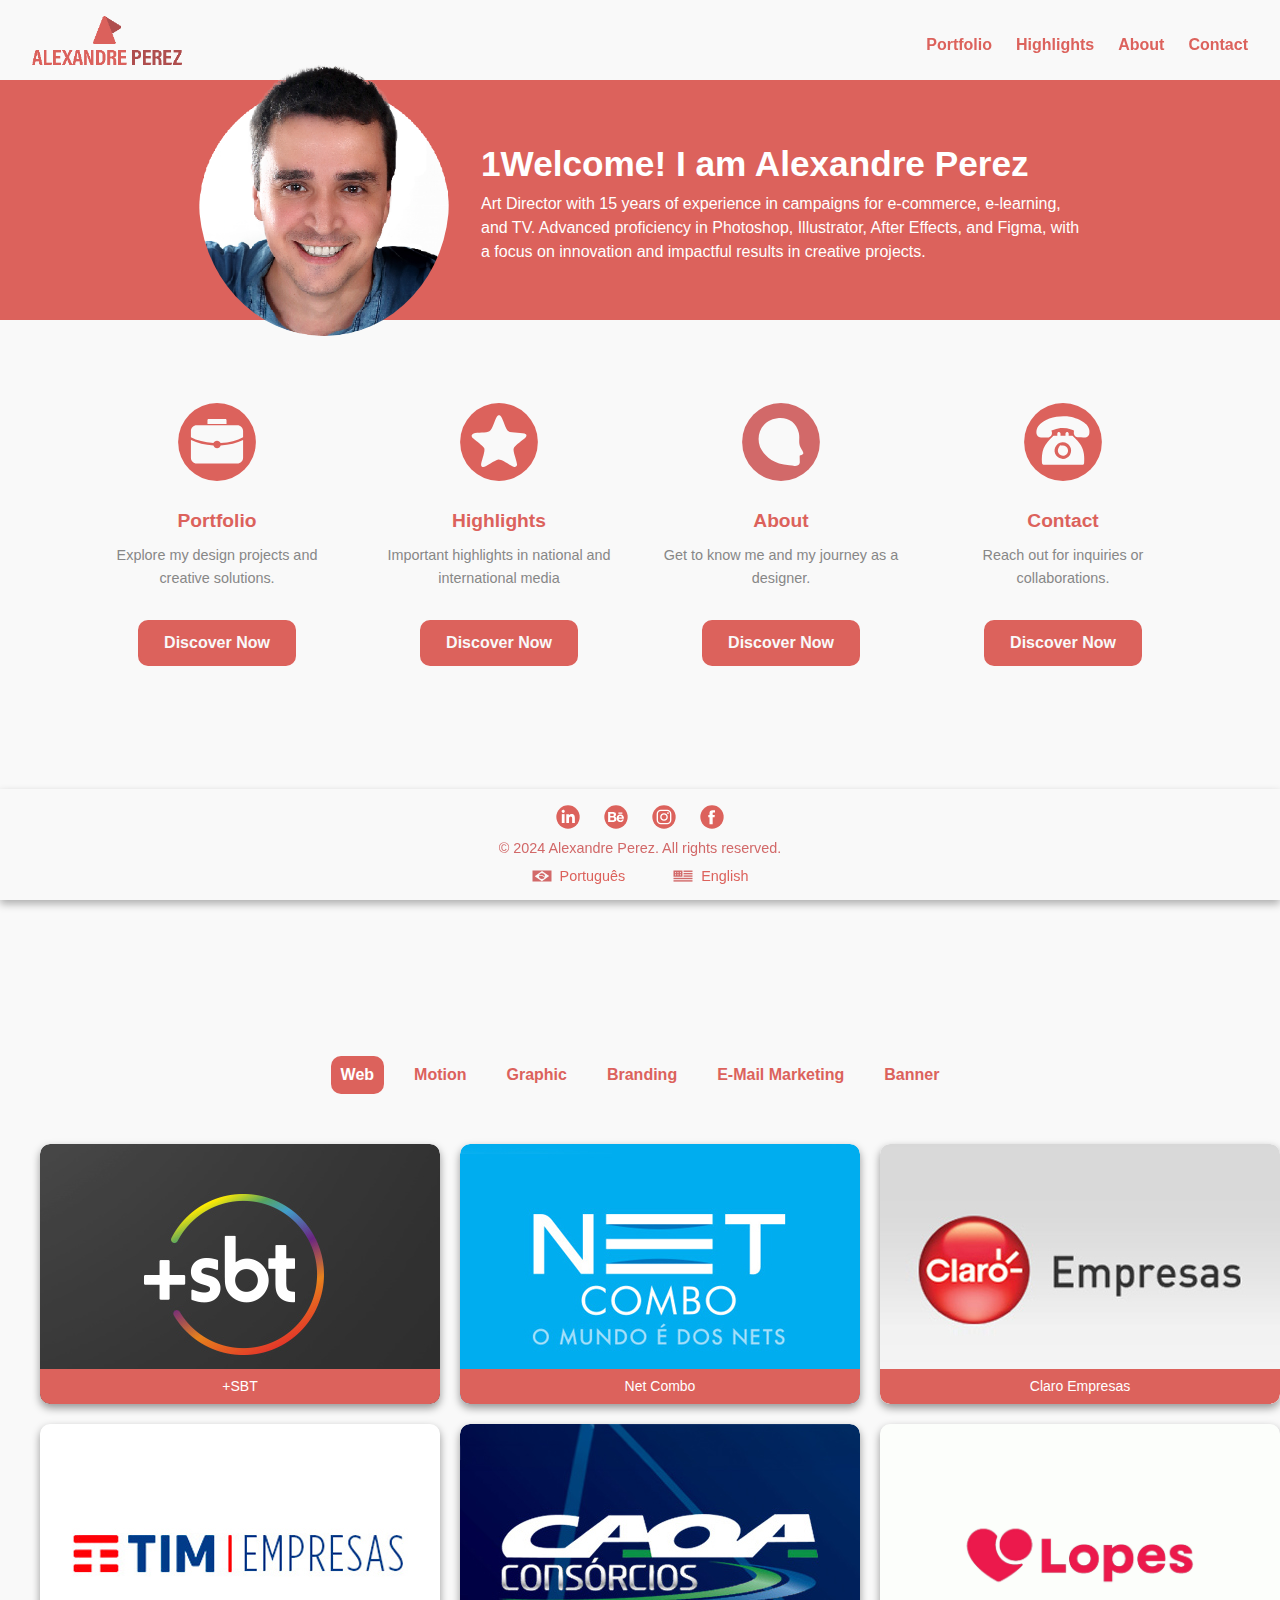
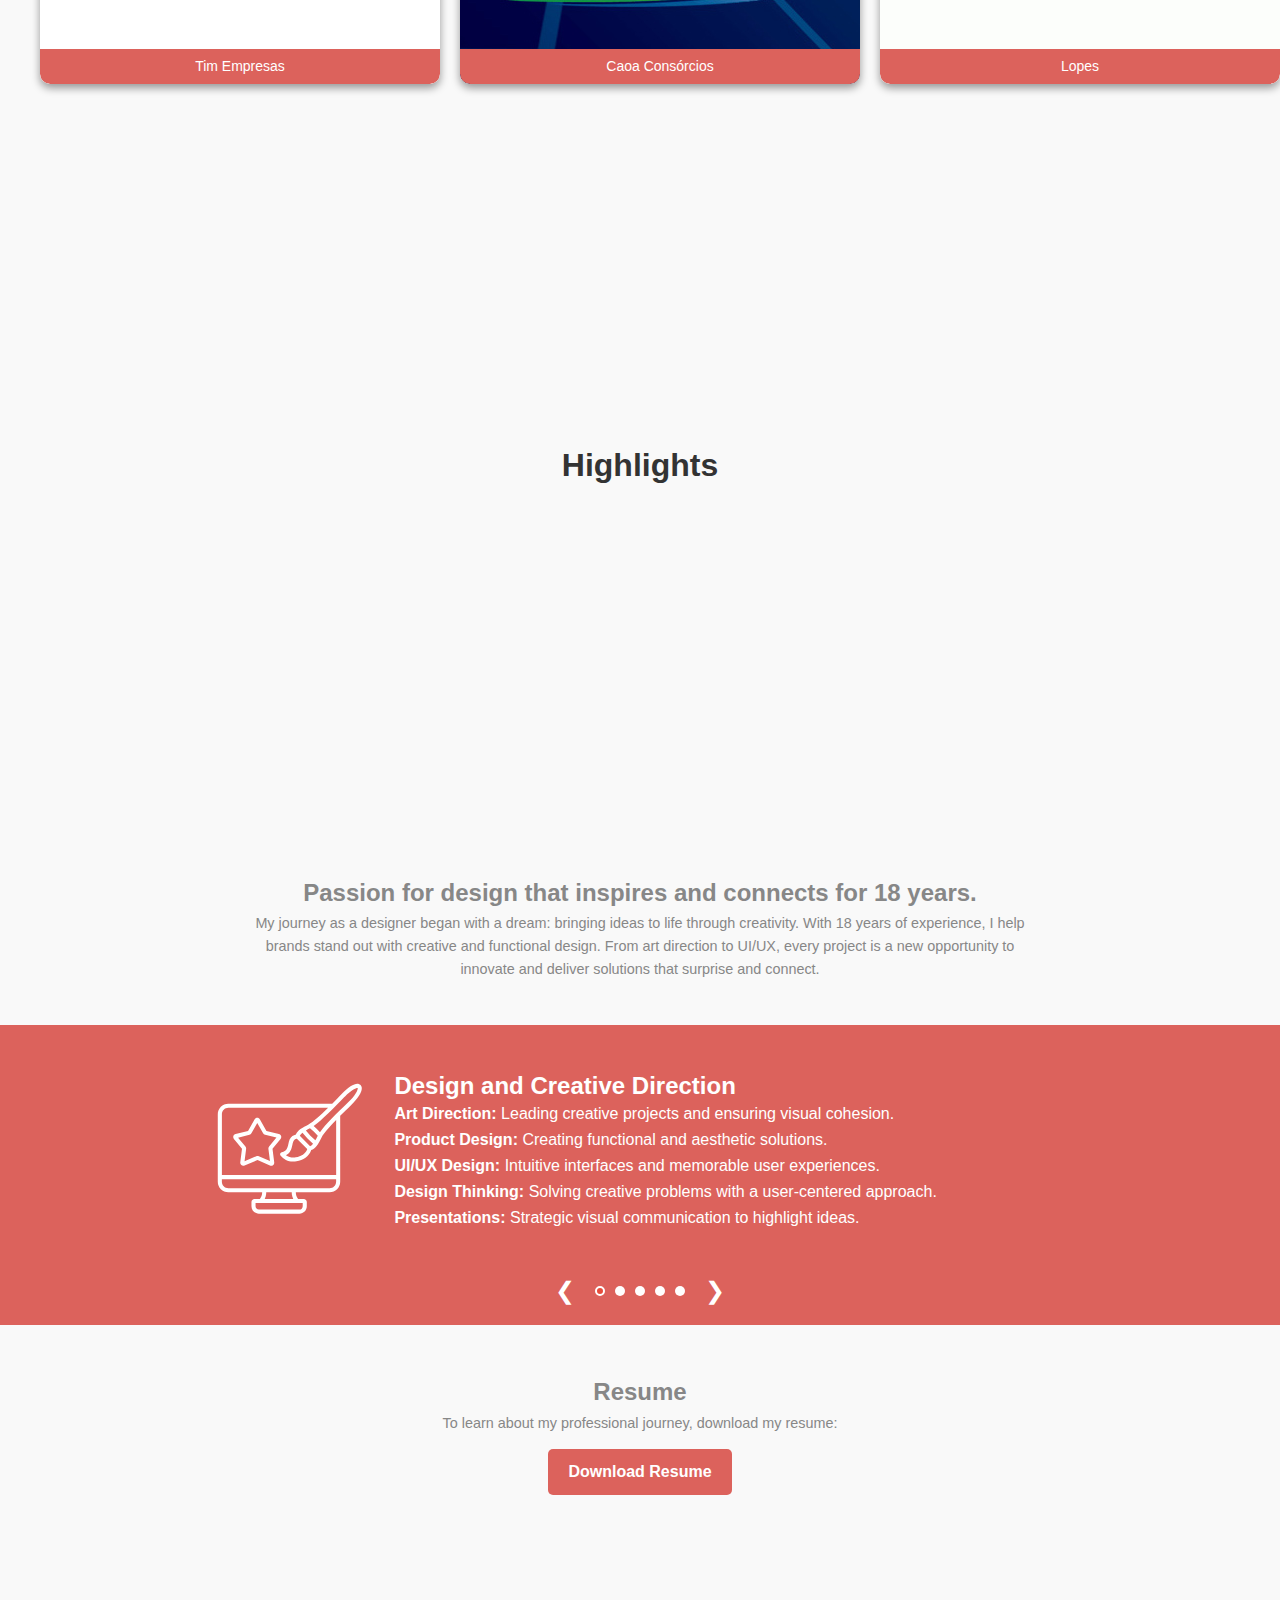
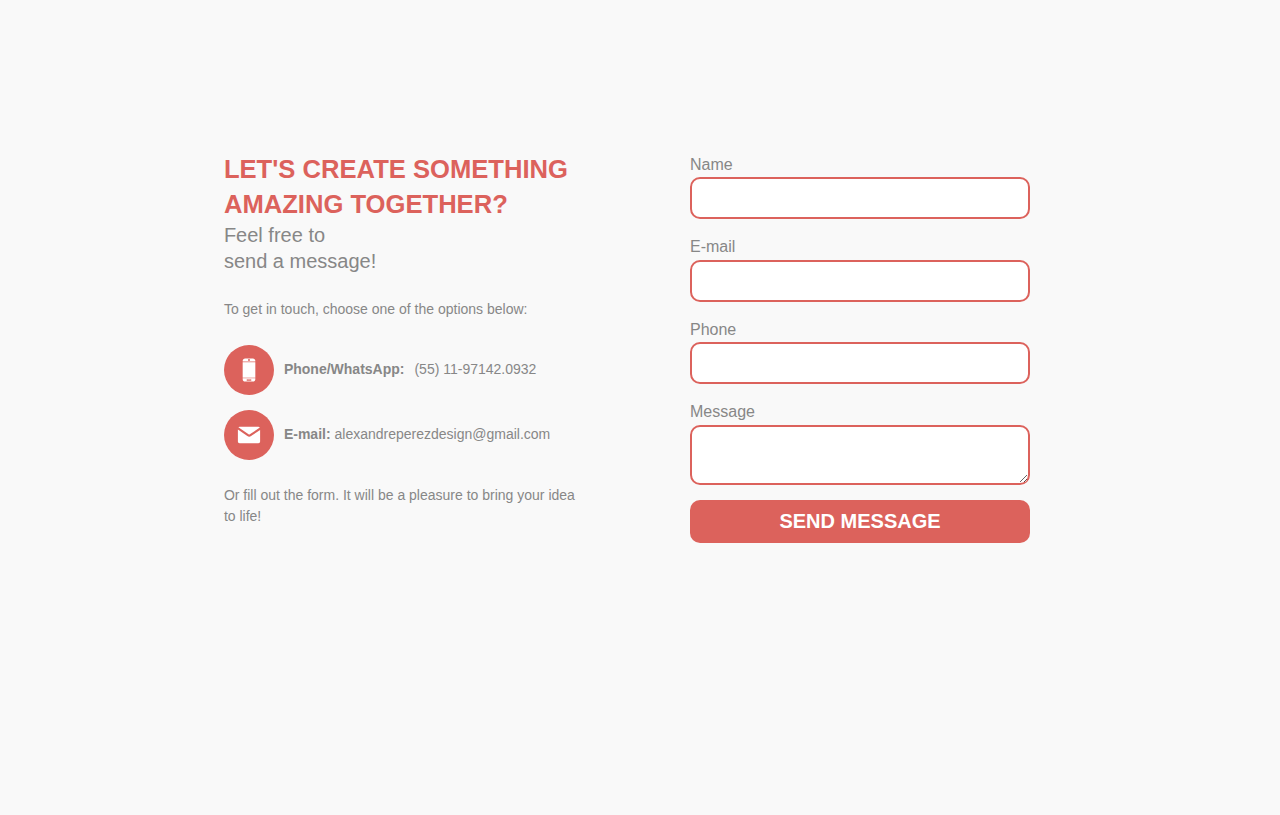
==== commit d11ed6f3: "Add files via upload" ====
--- a/index.html
+++ b/index.html
@@ -265,7 +265,7 @@
 <div class="about-slider">
     <!-- Slide 1 -->
     <div class="about-slide active">
-        <img src="assets/ich-01.png" alt="Design Icon">
+        <img src="assets/ich-01.svg" alt="Design Icon">
         <div class="slide-content">
             <div class="about-section-h3" data-en="Design and Creative Direction" data-pt="Design e Direção Criativa">
                 Design e Direção Criativa
@@ -312,7 +312,7 @@
 
     <!-- Slide 2 -->
     <div class="about-slide">
-        <img src="assets/ich-02.png" alt="Tools Icon">
+        <img src="assets/ich-02.svg" alt="Tools Icon">
         <div class="slide-content">
             <div class="about-section-h3" data-en="Tools and Technologies" data-pt="Ferramentas e Tecnologias">
                 Ferramentas e Tecnologias
@@ -359,7 +359,7 @@
 
     <!-- Slide 3 -->
     <div class="about-slide">
-        <img src="assets/ich-01.png" alt="Marketing Icon">
+        <img src="assets/ich-03.svg" alt="Marketing Icon">
         <div class="slide-content">
             <div class="about-section-h3" data-en="Communication and Marketing" data-pt="Comunicação e Marketing">
                 Comunicação e Marketing
@@ -392,7 +392,7 @@
 
     <!-- Slide 4 -->
     <div class="about-slide">
-        <img src="assets/ich-01.png" alt="Content Icon">
+        <img src="assets/ich-04.svg" alt="Content Icon">
         <div class="slide-content">
             <div class="about-section-h3" data-en="Content and Media" data-pt="Conteúdo e Mídias">
                 Conteúdo e Mídias
@@ -425,7 +425,7 @@
 
     <!-- Slide 5 -->
     <div class="about-slide">
-        <img src="assets/ich-01.png" alt="Emerging Tech Icon">
+        <img src="assets/ich-05.svg" alt="Emerging Tech Icon">
         <div class="slide-content">
             <div class="about-section-h3" data-en="Emerging Technologies" data-pt="Tecnologias Emergentes">
                 Tecnologias Emergentes
@@ -479,7 +479,62 @@
 
   <!-- Contact Page -->
   <section id="contact" class="scroll-section">
-    <h1>Contact</h1>
+
+
+  <section class="contact">
+        <div class="left">
+            <div class="tit-contato">
+                <h1 data-en="Let's Create Something" data-pt="Vamos Criar Algo"></h1>
+                <h1 data-en="Amazing Together?" data-pt="Incrível Juntos?"></h1>
+                <p data-en="Feel free to" data-pt="Fique à vontade para"></p>
+                <p data-en="send a message!" data-pt="enviar uma mensagem!"></p>
+            </div>
+            <p class="txt-contato" data-en="To get in touch, choose one of the options below:" data-pt="Para entrar em contato, basta escolher uma das opções abaixo:"></p>
+            <div class="info">
+                <div class="icon-container">
+                    <div class="icon-ellipse">
+                        <img src="assets/cell.svg" alt="Phone">
+                    </div>
+            <strong><p class="txt-contato" data-en="Phone/WhatsApp:" data-pt="Telefone/WhatsApp:"></p></strong>
+            <p class="txt-contato" data-en="(55) 11-97142.0932" data-pt="(55) 11-97142.0932"></p>
+                </div>
+                <div class="icon-container">
+                    <div class="icon-ellipse">
+                        <img src="assets/email.svg" alt="Email">
+                    </div>
+                    <p class="txt-contato"><strong>E-mail:</strong> alexandreperezdesign@gmail.com</p>
+                </div>
+            </div>
+
+                <p class="txt-contato" data-en="Or fill out the form. It will be a pleasure to bring your idea to life!" data-pt="Ou preencha o formulário. Será um prazer transformar sua ideia em realidade!">Ou preencha o formulário. Será um prazer transformar sua ideia em realidade!</p>
+        </div>
+<div class="right">
+    <form id="contact-form">
+        <label for="name" data-en="Name" data-pt="Nome">Nome</label>
+        <input type="text" id="name" name="name" placeholder="" required>
+
+        <label for="email" data-en="E-mail" data-pt="E-mail">E-mail</label>
+        <input type="email" id="email" name="email" placeholder="" required>
+
+        <label for="phone" data-en="Phone" data-pt="Telefone">Telefone</label>
+        <input type="tel" id="phone" name="phone" placeholder="" required>
+
+        <label for="message" data-en="Message" data-pt="Mensagem">Mensagem</label>
+        <textarea id="message" name="message" placeholder="" required></textarea>
+
+        <button type="submit" data-en="SEND MESSAGE" data-pt="ENVIAR MENSAGEM">ENVIAR MENSAGEM</button>
+    </form>
+</div>
+
+
+
+    </section>
+    <div id="feedback" class="hidden">
+        <p data-en="Thank you for reaching out, I'll respond quickly!" data-pt="Obrigado por seu contato, prometo responder bem rápido"></p>
+        <button id="close-feedback" data-en="Close" data-pt="Fechar">Fechar</button>
+    </div>
+
+
   </section>
 
   <!-- Footer -->
--- a/style.css
+++ b/style.css
@@ -453,6 +453,7 @@
   opacity: 0; /* Começa invisível */
   transform: translateY(50px); /* Começa abaixo */
   transition: opacity 1s ease-out, transform 1s ease-out; /* Animação suave */
+  margin-bottom: 200px;
 }
 
 
@@ -476,7 +477,7 @@
   height: 60px;
   margin-top: 0.5rem;
   font-size: 0.9rem;
-  color: #555;
+  color: #878787;
 }
 
 /* Botões Discover Now */
@@ -755,15 +756,17 @@
    RODAPÉ
 ================================================ */
 footer {
-  position: fixed; /* Sempre no rodapé */
-  bottom: 0;
-  left: 0;
-  width: 100%;
-  background-color: #f9f9f9; /* Opcional: pode alterar o fundo */
-  text-align: center;
-  padding: 0.5rem 0;
-  color: #dc625c; /* Cor do texto */
-  font-size: 0.8rem; /* Tamanho reduzido do texto */
+z-index: 1;
+    box-shadow: 0 4px 8px rgba(0, 0, 0, 0.3);
+    position: fixed;
+    bottom: 0;
+    left: 0;
+    width: 100%;
+    background-color: #f9f9f9;
+    text-align: center;
+    padding: 0.5rem 0;
+    color: #dc625c;
+    font-size: 0.8rem;
 }
 
 footer p {
@@ -826,17 +829,17 @@
     text-align: center;
   }
 
-/* Serviços: Estilo para ícones em elipse */
+/* Serviços: Estilo para ícones em elipse 
 .icon-container {
   display: flex;
   justify-content: center;
   align-items: center;
-  width: 80px; /* Largura da elipse */
-  height: 80px; /* Altura da elipse */
-  background-color: #dc625c; /* Cor da elipse */
-  border-radius: 50%; /* Forma redonda */
-  margin: 0 auto 1rem; /* Centraliza e adiciona espaçamento inferior */
-}
+  width: 80px; 
+  height: 80px; 
+  background-color: #dc625c; /
+  border-radius: 50%;
+  margin: 0 auto 1rem; 
+}*/
 
 .icon-container img {
   width: 40px; /* Tamanho do ícone */
@@ -992,7 +995,7 @@
 }
 
 .service p {
-  color: #555;
+  color: #878787;
   font-size: 1rem;
   line-height: 1.5rem; /* Aumenta a altura da linha para legibilidade */
   text-align: center;
@@ -1133,13 +1136,14 @@
   background-color: #f9f9f9; /* Cor de fundo suave */
   /*padding: 4rem 2rem; /* Espaçamento interno */
   text-align: center; /* Centraliza o texto */
+  margin-bottom: 200px;
 }
 
 .about-section h2 {
   padding-top: 2em;
   font-size: 1.5rem; /* Tamanho do título */
   font-weight: bold; /* Deixa o título em negrito */
-  color: #555; /* Cor do texto */
+  color: #878787; /* Cor do texto */
   transition: all 0.3s ease; /* Suaviza transições */
 }
 
@@ -1155,7 +1159,7 @@
   padding-bottom: 1.0em;
   font-size: 0.9rem; /* Tamanho do texto */
  /* line-height: 1.8; /* Altura da linha para melhor leitura */
-  color: #555; /* Cor do texto */
+  color: #878787; /* Cor do texto */
   max-width: 800px; /* Largura máxima do parágrafo */
   margin: 0 auto; /* Centraliza o texto */
   transition: all 0.3s ease; /* Suaviza transições */
@@ -1169,17 +1173,23 @@
 
   .about-section h2 {
     font-size: 1.5rem; /* Reduz o tamanho do título */
+    padding-left: 15px;
+    padding-right: 15px;
   }
 
   .about-section p {
     font-size: 1rem; /* Reduz o tamanho do texto */
   }
+  .about-section p {
+    padding-left: 15px;
+    padding-right: 15px;
+  }
 }
 
 /*SLIDER PAGINA SOBRE*/
 
 .about-slider {
-  height: 300px;
+    height: 300px;
     position: relative;
     background-color: #dc625c;
     padding: 20px;
@@ -1187,6 +1197,7 @@
     display: flex;
     flex-direction: column;
     align-items: center;
+    margin-top: 30px;
    /* min-height: 400px; /* Define uma altura mínima para uniformizar */
 }
 
@@ -1353,7 +1364,7 @@
 
 .curriculum-section {
     text-align: center;
-    margin: 30px 0;
+    /*margin: 30px 0;*/
 }
 
 .curriculum-content {
@@ -1372,6 +1383,12 @@
     transition: background-color 0.3s ease;
 }
 
+@media (max-width: 768px) {
+  .download-btn {
+    margin-bottom: 340px;
+  }
+}
+
 .download-btn:hover {
     background-color: #af4e4e;
 }
@@ -1412,4 +1429,162 @@
     .about-slider{
       height: auto;
     }
-}+}
+
+
+/* CONTATO */
+
+.contact {
+    display: flex;
+    justify-content: space-between;
+    align-items: flex-start;
+    gap: 100px;
+    /*width: 70%;*/
+    max-width: 1200px;
+    margin-bottom: 200px;
+}
+
+.left, .right {
+    flex: 1;
+    min-width: 300px;
+}
+
+.left {
+    display: flex;
+    flex-direction: column;
+    gap: 20px;
+}
+
+.tit-contato h1 {
+    text-transform: uppercase; /* Transforma o texto em caixa alta */
+    line-height: 35px;
+    color: #dc625c;
+    font-size: 1.6rem;
+}
+
+.tit-contato p {
+  font-size: 20px;
+    color: #878787;
+    line-height: 26px;
+}
+
+@media (max-width: 768px) {
+  .tit-contato, .txt-contato, .info {
+    /*margin-left: 20px;*/
+    padding-left: 15px;
+    padding-right: 15px;
+  }
+}
+
+.txt-contato{
+   font-size: 14px;
+    color: #878787;
+        margin: 5px 0;
+    line-height: 1.5; /* Espaçamento entre as linhas */
+}
+
+.info {
+    display: flex;
+    flex-direction: column;
+    gap: 15px;
+}
+
+.icon-container {
+    display: flex;
+    align-items: center;
+    gap: 10px;
+}
+
+.icon-ellipse {
+    width: 50px;
+    height: 50px;
+    background-color: #dc625c;
+    border-radius: 50%;
+    display: flex;
+    align-items: center;
+    justify-content: center;
+}
+
+.icon-ellipse img {
+    width: 24px;
+    height: 24px;
+}
+
+.right {
+    display: flex;
+    flex-direction: column;
+}
+
+form {
+    display: flex;
+    flex-direction: column;
+   /* gap: 10px;*/
+    width: 100%;
+}
+
+form label {
+    font-size: 1rem; /* Tamanho da fonte do rótulo */
+    color: #878787; /* Cor do texto */
+    display: block; /* Garante que o rótulo fique acima do campo */
+}
+
+form input, form textarea, form button {
+    width: 340px;
+    padding: 10px;
+    font-size: 1rem;
+    border: 2px solid #dc625c;
+    border-radius: 10px;
+    margin-bottom: 15px;
+}
+
+form button {
+    background-color: #dc625c;
+    color: #fff;
+    border: none;
+    cursor: pointer;
+    transition: background-color 0.3s;
+    font-size: 20px;
+    font-weight: bold;
+}
+
+form button:hover {
+    background-color: #af4e4e;
+}
+
+#feedback {
+    position: fixed;
+    top: 50%;
+    left: 50%;
+    transform: translate(-50%, -50%);
+    background: #dc625c;
+    color: white;
+    padding: 20px;
+    border-radius: 10px;
+    display: none;
+    text-align: center;
+}
+
+#feedback p {
+    margin-bottom: 20px;
+}
+
+.hidden {
+    display: none;
+}
+
+@media (max-width: 768px) {
+    .contact {
+        flex-direction: column;
+        align-items: center;
+    }
+
+    .left, .right {
+        width: 100%;
+    }
+
+    .right{
+      margin-bottom: 340px;
+      padding-left: 15px;
+      padding-right: 15px;
+    }
+}
